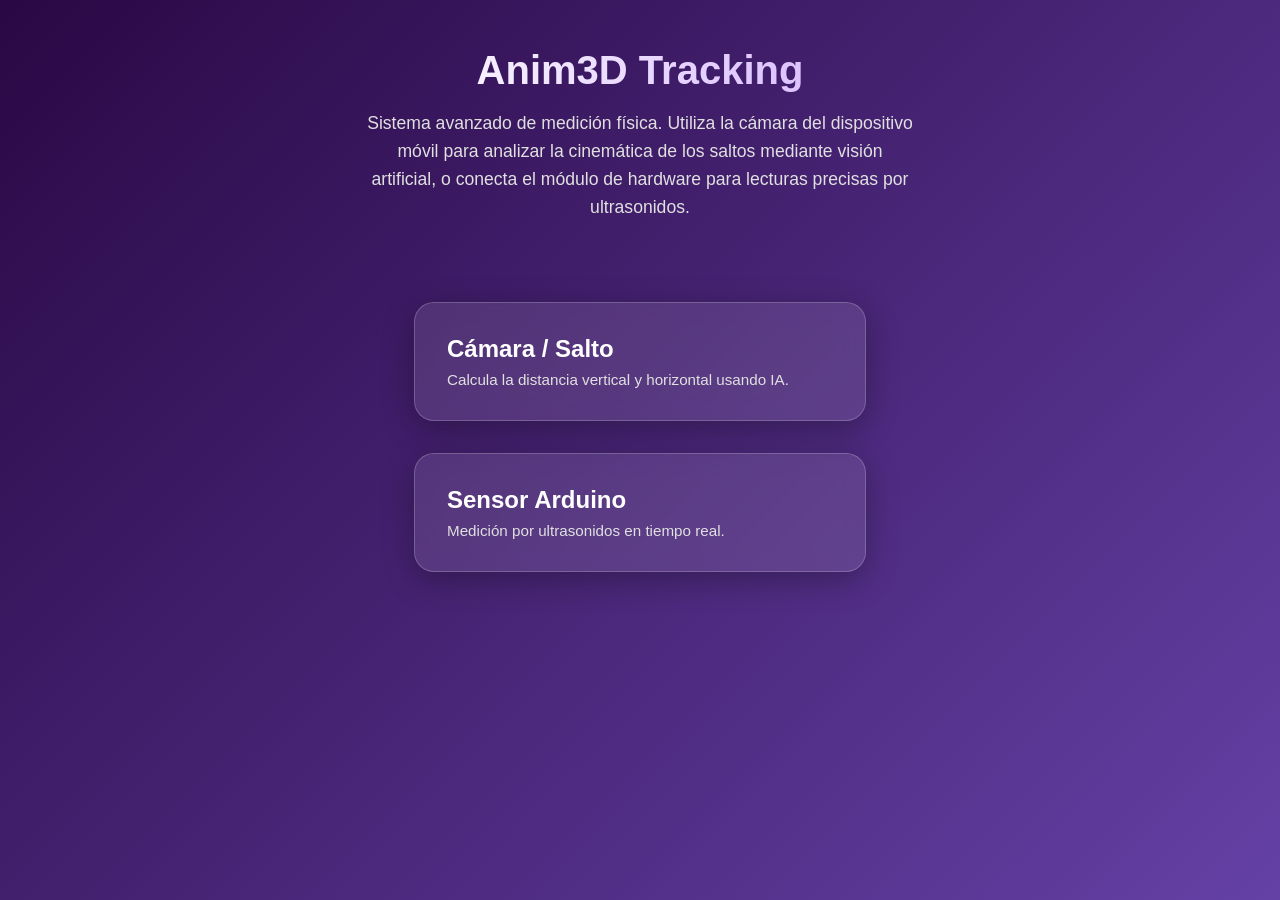
==== integration/web/index.html @ 563e529a "Index principal" ====
<!DOCTYPE html>
<html lang="es">
<head>
    <meta charset="UTF-8">
    <meta name="viewport" content="width=device-width, initial-scale=1.0">
    <title>Body Tracking - Inicio</title>
    <link rel="stylesheet" href="css/style.css">
</head>
<body>
    <header class="hero">
        <h1>Anim3D Tracking</h1>
        <p>Sistema avanzado de medición física. Utiliza la cámara del dispositivo móvil para analizar la cinemática de los saltos mediante visión artificial, o conecta el módulo de hardware para lecturas precisas por ultrasonidos.</p>
    </header>

    <main class="modules-container">
        <a href="salto.html" class="module-card hidden" id="card-salto">
            <div class="card-content">
                <h2>Cámara / Salto</h2>
                <p>Calcula la distancia vertical y horizontal usando IA.</p>
            </div>
        </a>

        <a href="arduino.html" class="module-card hidden" id="card-arduino">
            <div class="card-content">
                <h2>Sensor Arduino</h2>
                <p>Medición por ultrasonidos en tiempo real.</p>
            </div>
        </a>
    </main>

    <script src="js/app.js"></script>
</body>
</html>
---- integration/web/css/style.css ----
/* Variables de color y ajustes base para móviles */
:root {
    --purple-dark: #2a0845;
    --purple-light: #6441A5;
    --text-light: #ffffff;
    --text-muted: #e0e0e0;
}

* {
    margin: 0;
    padding: 0;
    box-sizing: border-box;
    font-family: 'Segoe UI', Roboto, Helvetica, Arial, sans-serif;
    -webkit-tap-highlight-color: transparent; /* Evita destellos azules en móviles */
}

body {
    background: linear-gradient(135deg, var(--purple-dark), var(--purple-light));
    color: var(--text-light);
    min-height: 100vh;
    display: flex;
    flex-direction: column;
    align-items: center;
    overflow-x: hidden;
}

/* Cabecera (Descripción del proyecto) */
.hero {
    text-align: center;
    padding: 3rem 1.5rem;
    max-width: 600px;
    margin-bottom: 2rem;
}

.hero h1 {
    font-size: 2.5rem;
    margin-bottom: 1rem;
    background: linear-gradient(to right, #fff, #d4b3ff);
    -webkit-background-clip: text;
    -webkit-text-fill-color: transparent;
}

.hero p {
    font-size: 1.1rem;
    line-height: 1.6;
    color: var(--text-muted);
}

/* Contenedor de las tarjetas */
.modules-container {
    display: flex;
    flex-direction: column;
    gap: 2rem;
    width: 100%;
    max-width: 500px;
    padding: 0 1.5rem 4rem 1.5rem;
}

/* Diseño de los botones tipo tarjeta */
.module-card {
    display: block;
    text-decoration: none;
    background: rgba(255, 255, 255, 0.1);
    backdrop-filter: blur(10px);
    border: 1px solid rgba(255, 255, 255, 0.2);
    border-radius: 20px;
    padding: 2rem;
    color: var(--text-light);
    box-shadow: 0 8px 32px rgba(0, 0, 0, 0.3);
    transition: transform 0.2s ease, box-shadow 0.2s ease;
}

.module-card:active {
    transform: scale(0.96); /* Efecto de pulsación fluido en móvil */
}

.card-content h2 {
    font-size: 1.5rem;
    margin-bottom: 0.5rem;
}

.card-content p {
    color: var(--text-muted);
    font-size: 0.95rem;
}

/* --- CLASES PARA LA ANIMACIÓN DE SCROLL --- */

/* Estado inicial: desplazado hacia abajo y transparente */
.hidden {
    opacity: 0;
    transform: translateY(40px);
    transition: all 0.8s cubic-bezier(0.25, 0.46, 0.45, 0.94);
}

/* Estado final: posición original y opaco */
.show {
    opacity: 1;
    transform: translateY(0);
}

/* Retraso para que la segunda tarjeta aparezca después de la primera */
#card-arduino {
    transition-delay: 0.15s;
}
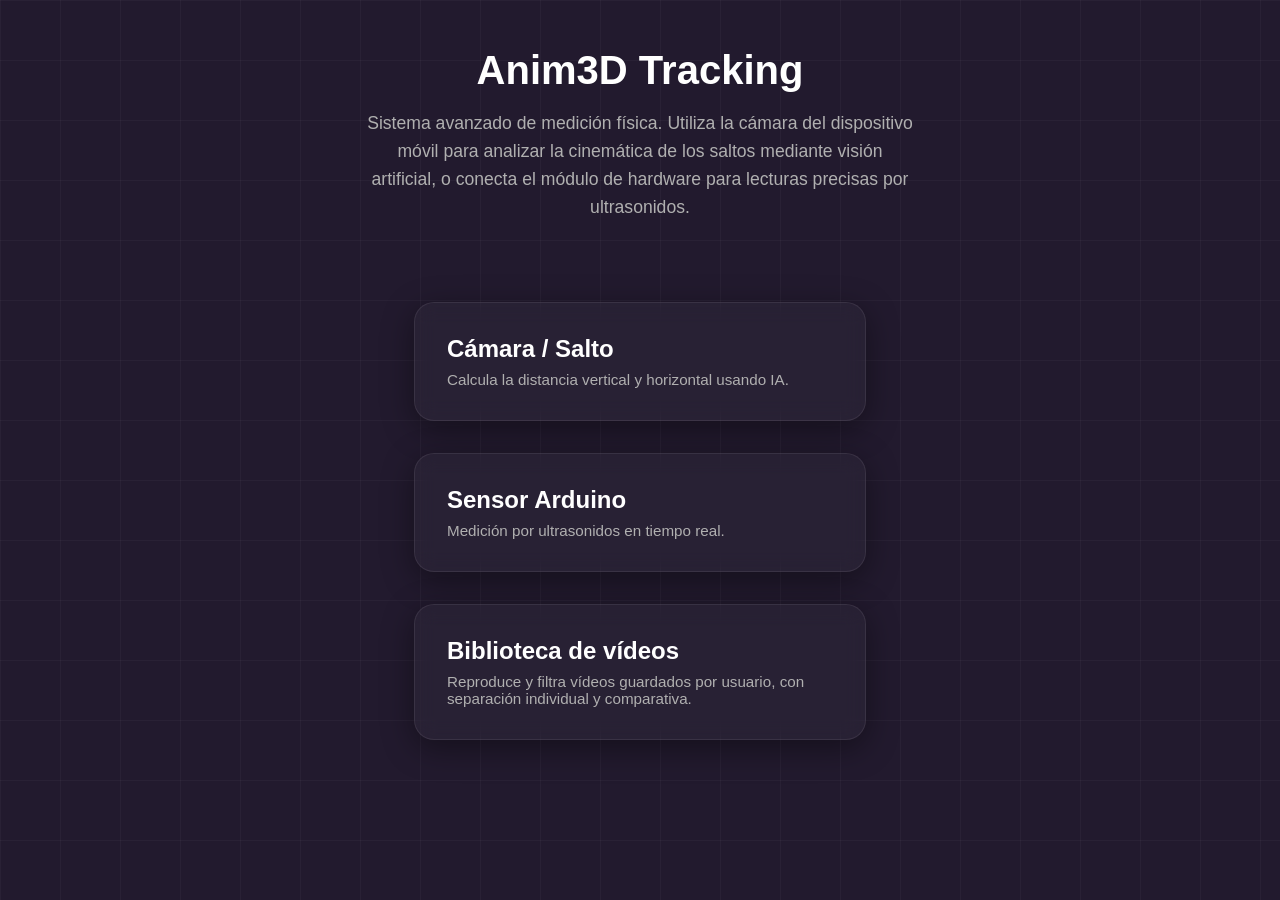
==== commit bd41fbfa: "Funcionalidad gestor de vídeos, gráficas de estadíscas, datos de interés" ====
--- a/integration/web/index.html
+++ b/integration/web/index.html
@@ -26,6 +26,13 @@
                 <p>Medición por ultrasonidos en tiempo real.</p>
             </div>
         </a>
+
+        <a href="videos.html" class="module-card hidden" id="card-videos">
+            <div class="card-content">
+                <h2>Biblioteca de vídeos</h2>
+                <p>Reproduce y filtra vídeos guardados por usuario, con separación individual y comparativa.</p>
+            </div>
+        </a>
     </main>
 
     <script src="js/app.js"></script>
--- a/integration/web/css/style.css
+++ b/integration/web/css/style.css
@@ -1,9 +1,11 @@
-/* Variables de color y ajustes base para móviles */
+/* Variables de color corporativos extraídos de la web Anim3D - Ajustado para ser más claro */
 :root {
-    --purple-dark: #2a0845;
-    --purple-light: #6441A5;
+    --bg-dark: #221a2e; /* Fondo violeta oscuro más claro para mejor visibilidad */
+    --results-sheet-bg: #2a2139; /* Fondo del panel de resultados ligeramente distinto */
+    --purple-brand: #854cb5; /* Violeta corporativo de los botones */
     --text-light: #ffffff;
-    --text-muted: #e0e0e0;
+    --text-muted: #b0b0b0; /* Texto secundario ligeramente más claro */
+    --grid-color: rgba(255, 255, 255, 0.03); /* Líneas de la cuadrícula */
 }
 
 * {
@@ -11,11 +13,22 @@
     padding: 0;
     box-sizing: border-box;
     font-family: 'Segoe UI', Roboto, Helvetica, Arial, sans-serif;
-    -webkit-tap-highlight-color: transparent; /* Evita destellos azules en móviles */
+    -webkit-tap-highlight-color: transparent;
+}
+
+html, body {
+    max-width: 100vw;
+    overflow-x: hidden;
 }
 
 body {
-    background: linear-gradient(135deg, var(--purple-dark), var(--purple-light));
+    /* Fondo oscuro con el patrón de cuadrícula de la web original */
+    background-color: var(--bg-dark);
+    background-image: 
+        linear-gradient(var(--grid-color) 1px, transparent 1px),
+        linear-gradient(90deg, var(--grid-color) 1px, transparent 1px);
+    background-size: 60px 60px;
+    
     color: var(--text-light);
     min-height: 100vh;
     display: flex;
@@ -35,9 +48,7 @@
 .hero h1 {
     font-size: 2.5rem;
     margin-bottom: 1rem;
-    background: linear-gradient(to right, #fff, #d4b3ff);
-    -webkit-background-clip: text;
-    -webkit-text-fill-color: transparent;
+    color: var(--text-light);
 }
 
 .hero p {
@@ -60,18 +71,22 @@
 .module-card {
     display: block;
     text-decoration: none;
-    background: rgba(255, 255, 255, 0.1);
+    background: rgba(255, 255, 255, 0.03); /* Más transparente para que se vea la cuadrícula */
     backdrop-filter: blur(10px);
-    border: 1px solid rgba(255, 255, 255, 0.2);
+    border: 1px solid rgba(255, 255, 255, 0.08);
     border-radius: 20px;
     padding: 2rem;
     color: var(--text-light);
-    box-shadow: 0 8px 32px rgba(0, 0, 0, 0.3);
-    transition: transform 0.2s ease, box-shadow 0.2s ease;
+    box-shadow: 0 8px 32px rgba(0, 0, 0, 0.4);
+    transition: transform 0.2s ease, box-shadow 0.2s ease, background 0.2s ease;
 }
 
 .module-card:active {
-    transform: scale(0.96); /* Efecto de pulsación fluido en móvil */
+    transform: scale(0.96);
+}
+
+.module-card:hover {
+    background: rgba(255, 255, 255, 0.06);
 }
 
 .card-content h2 {
@@ -85,21 +100,1154 @@
 }
 
 /* --- CLASES PARA LA ANIMACIÓN DE SCROLL --- */
-
-/* Estado inicial: desplazado hacia abajo y transparente */
 .hidden {
     opacity: 0;
     transform: translateY(40px);
     transition: all 0.8s cubic-bezier(0.25, 0.46, 0.45, 0.94);
 }
 
-/* Estado final: posición original y opaco */
 .show {
     opacity: 1;
     transform: translateY(0);
 }
 
-/* Retraso para que la segunda tarjeta aparezca después de la primera */
 #card-arduino {
     transition-delay: 0.15s;
+}
+
+/* --- VISTA DE CÁMARA REDISEÑADA (salto.html) --- */
+
+.salto-page {
+    background-color: var(--bg-dark);
+    background-image: 
+        linear-gradient(var(--grid-color) 1px, transparent 1px),
+        linear-gradient(90deg, var(--grid-color) 1px, transparent 1px);
+    background-size: 60px 60px;
+    min-height: 100vh;
+    display: flex;
+    flex-direction: column;
+    padding: 0;
+    margin: 0;
+    overflow: hidden;
+}
+
+/* Cabecera inquebrantable */
+.top-bar {
+    display: flex;
+    align-items: center;
+    justify-content: flex-start;
+    padding: 1.5rem 1rem;
+    gap: 0.8rem;
+    width: 100%;
+}
+
+.back-button {
+    display: flex;
+    align-items: center;
+    gap: 0.4rem;
+    color: var(--text-light);
+    text-decoration: none;
+    font-weight: bold;
+    font-size: 1.1rem;
+    flex-shrink: 0;
+}
+
+.header-title {
+    font-size: 1.3rem;
+    margin: 0;
+    color: var(--text-light);
+    overflow: hidden;
+    text-overflow: ellipsis;
+    white-space: nowrap;
+    min-width: 0;
+}
+
+.toast-aviso {
+    position: fixed;
+    top: 14px;
+    left: 50%;
+    transform: translateX(-50%) translateY(-10px);
+    z-index: 200;
+    min-width: 240px;
+    max-width: calc(100vw - 2rem);
+    padding: 0.75rem 0.95rem;
+    border-radius: 12px;
+    color: #fff;
+    font-size: 0.9rem;
+    font-weight: 700;
+    letter-spacing: 0.15px;
+    opacity: 0;
+    pointer-events: none;
+    transition: opacity 0.25s ease, transform 0.25s ease;
+    border: 1px solid rgba(255, 255, 255, 0.25);
+    backdrop-filter: blur(6px);
+}
+
+.toast-aviso.show {
+    opacity: 1;
+    transform: translateX(-50%) translateY(0);
+}
+
+.toast-aviso.info {
+    background: rgba(111, 56, 183, 0.92);
+}
+
+.toast-aviso.success {
+    background: rgba(41, 168, 120, 0.92);
+}
+
+.toast-aviso.warn {
+    background: rgba(196, 128, 40, 0.92);
+}
+
+.toast-aviso.error {
+    background: rgba(190, 67, 67, 0.92);
+}
+
+.pre-camera-controls {
+    width: 100%;
+    max-width: 500px;
+    padding: 0 1.5rem 0.65rem 1.5rem;
+    display: grid;
+    gap: 0.35rem;
+}
+
+.pre-camera-label {
+    color: var(--text-muted);
+    font-size: 0.82rem;
+    letter-spacing: 0.2px;
+}
+
+/* El rectángulo de la cámara */
+.camera-wrapper {
+    position: relative;
+    padding: 0 1.5rem;
+    width: 100%;
+    display: flex;
+    justify-content: center;
+    align-items: center;
+}
+
+#vista-camara {
+    width: 100%;
+    max-width: 500px;
+    height: 45vh;
+    background-color: #000;
+    border-radius: 24px;
+    object-fit: cover;
+    box-shadow: 0 10px 30px rgba(0, 0, 0, 0.5);
+    border: 1px solid rgba(255, 255, 255, 0.1);
+}
+
+.capture-strip {
+    width: 100%;
+    max-width: 500px;
+    padding: 0.7rem 1.5rem 0 1.5rem;
+    display: flex;
+    flex-direction: column;
+    gap: 0.8rem;
+}
+
+#canvas-esqueleto {
+    position: absolute;
+    top: 0;
+    left: 0;
+    width: 100%;
+    height: 100%;
+    pointer-events: none;
+    z-index: 5;
+}
+
+#indicador-ia {
+    position: absolute;
+    top: 15px;
+    left: 30px;
+    z-index: 10;
+    background: rgba(255, 165, 0, 0.8);
+    color: #fff;
+    padding: 6px 12px;
+    border-radius: 20px;
+    font-size: 14px;
+    font-weight: bold;
+    transition: all 0.3s ease;
+}
+
+.comparativa-progreso {
+    position: absolute;
+    top: 15px;
+    right: 30px;
+    z-index: 10;
+    background: rgba(111, 56, 183, 0.9);
+    color: #fff;
+    padding: 6px 12px;
+    border-radius: 20px;
+    font-size: 13px;
+    font-weight: 700;
+    border: 1px solid rgba(203, 156, 255, 0.5);
+}
+
+.ia-lista {
+    background: var(--purple-brand) !important;
+}
+
+/* Panel de controles */
+.camera-hud {
+    flex: 1;
+    padding: 0.8rem 1.5rem 1.5rem 1.5rem;
+    display: flex;
+    flex-direction: column;
+    gap: 1rem;
+    align-items: center;
+    width: 100%;
+    max-width: 500px;
+    margin: 0 auto;
+    overflow-y: auto;
+}
+
+.user-panel {
+    width: 100%;
+    background: rgba(255, 255, 255, 0.03);
+    border: 1px solid rgba(255, 255, 255, 0.1);
+    border-radius: 18px;
+    padding: 1rem;
+    display: flex;
+    flex-direction: column;
+    gap: 0.75rem;
+}
+
+.analitica-panel {
+    margin-top: 0.35rem;
+    width: 100%;
+    border: 1px solid rgba(203, 156, 255, 0.28);
+    background: rgba(111, 56, 183, 0.08);
+    border-radius: 14px;
+    padding: 0.75rem;
+    display: flex;
+    flex-direction: column;
+    gap: 0.7rem;
+}
+
+.analitica-header {
+    display: flex;
+    align-items: flex-start;
+    justify-content: space-between;
+    gap: 0.6rem;
+    flex-wrap: wrap;
+}
+
+.analitica-tools {
+    display: flex;
+    align-items: center;
+    gap: 0.5rem;
+    flex-wrap: wrap;
+    justify-content: flex-end;
+    margin-left: auto;
+}
+
+.analitica-select {
+    height: 34px;
+    border-radius: 10px;
+    padding: 0.35rem 0.45rem;
+    font-size: 0.78rem;
+    min-width: 150px;
+    max-width: 100%;
+}
+
+.analitica-titulo {
+    font-size: 0.95rem;
+    color: #d7b9f3;
+    flex: 1 1 150px;
+}
+
+.analitica-refresh {
+    height: 34px !important;
+    width: auto !important;
+    min-width: 110px;
+    border-radius: 10px;
+    font-size: 0.83rem !important;
+}
+
+.fatiga-alerta {
+    border-radius: 10px;
+    border: 1px solid rgba(248, 118, 135, 0.55);
+    background: rgba(187, 62, 77, 0.2);
+    color: #ffc3cc;
+    font-size: 0.84rem;
+    line-height: 1.35;
+    padding: 0.6rem 0.65rem;
+}
+
+.alertas-tendencia {
+    border-radius: 10px;
+    border: 1px solid rgba(255, 214, 102, 0.45);
+    background: rgba(196, 128, 40, 0.2);
+    color: #ffe4b5;
+    font-size: 0.82rem;
+    line-height: 1.35;
+    padding: 0.55rem 0.65rem;
+    text-align: left;
+}
+
+.analitica-metricas {
+    display: grid;
+    grid-template-columns: 1fr 1fr;
+    gap: 0.45rem;
+}
+
+.metrica-item {
+    display: flex;
+    flex-direction: column;
+    gap: 0.15rem;
+    border: 1px solid rgba(255, 255, 255, 0.12);
+    border-radius: 10px;
+    background: rgba(255, 255, 255, 0.04);
+    padding: 0.5rem 0.55rem;
+}
+
+.metrica-label {
+    font-size: 0.73rem;
+    color: var(--text-muted);
+    text-transform: uppercase;
+    letter-spacing: 0.35px;
+}
+
+.metrica-item strong {
+    font-size: 0.92rem;
+    color: #ffffff;
+}
+
+.analitica-avanzada-grid {
+    display: grid;
+    grid-template-columns: 1fr 1fr;
+    gap: 0.55rem;
+}
+
+.metrica-item-wide {
+    min-height: 88px;
+    border-radius: 12px;
+    border: 1px solid rgba(203, 156, 255, 0.26);
+    background:
+        linear-gradient(165deg, rgba(255, 255, 255, 0.05) 0%, rgba(111, 56, 183, 0.18) 100%);
+    box-shadow: inset 0 1px 0 rgba(255, 255, 255, 0.06);
+}
+
+.metrica-item-wide strong {
+    font-size: 0.82rem;
+    line-height: 1.35;
+    color: #f6eeff;
+    white-space: pre-line;
+}
+
+.analitica-avanzada-grid .metrica-item-wide:nth-child(1) {
+    border-color: rgba(89, 255, 199, 0.38);
+}
+
+.analitica-avanzada-grid .metrica-item-wide:nth-child(2) {
+    border-color: rgba(255, 214, 102, 0.4);
+}
+
+.analitica-avanzada-grid .metrica-item-wide:nth-child(3) {
+    border-color: rgba(248, 118, 135, 0.4);
+}
+
+.analitica-avanzada-grid .metrica-item-wide:nth-child(4) {
+    border-color: rgba(203, 156, 255, 0.4);
+}
+
+.analitica-avanzada-grid .metrica-item-wide:nth-child(5) {
+    border-color: rgba(157, 192, 255, 0.45);
+}
+
+.analitica-avanzada-grid .metrica-item-wide:nth-child(6) {
+    border-color: rgba(255, 179, 102, 0.4);
+}
+
+.analitica-grafica-title {
+    font-size: 0.8rem;
+    color: #d8c3ef;
+    margin: 0 0 0.35rem 0.1rem;
+    letter-spacing: 0.2px;
+}
+
+.analitica-grafica-wrap-advanced {
+    min-height: 230px;
+}
+
+.analitica-empty-text {
+    margin: 0.45rem 0.1rem 0.2rem 0.1rem;
+    font-size: 0.82rem;
+    color: #d4bfdc;
+    line-height: 1.35;
+}
+
+.analitica-grafica-wrap {
+    width: 100%;
+    border: 1px solid rgba(255, 255, 255, 0.12);
+    border-radius: 12px;
+    background: rgba(0, 0, 0, 0.18);
+    padding: 0.45rem;
+    height: 220px;
+    min-height: 220px;
+    max-height: 220px;
+    overflow: hidden;
+    display: grid;
+    grid-template-rows: auto 1fr auto;
+    align-items: stretch;
+}
+
+.analitica-grafica-wrap canvas {
+    display: block;
+    width: 100% !important;
+    height: 100% !important;
+    min-height: 0;
+    max-height: 100% !important;
+}
+
+#wrap-grafica-tendencia,
+#wrap-grafica-asimetria,
+#wrap-grafica-corr-peso-potencia,
+#wrap-grafica-corr-asim-estabilidad {
+    height: 220px !important;
+    min-height: 220px !important;
+    max-height: 220px !important;
+    overflow: hidden !important;
+}
+
+#wrap-grafica-tendencia canvas,
+#wrap-grafica-asimetria canvas,
+#wrap-grafica-corr-peso-potencia canvas,
+#wrap-grafica-corr-asim-estabilidad canvas {
+    width: 100% !important;
+    height: 100% !important;
+    max-height: 100% !important;
+}
+
+@media (max-width: 430px) {
+    .analitica-tools {
+        justify-content: flex-start;
+        width: 100%;
+        margin-left: 0;
+    }
+
+    .analitica-select {
+        flex: 1 1 100%;
+        min-width: 100%;
+    }
+
+    .analitica-refresh {
+        flex: 0 0 auto;
+    }
+
+    .analitica-avanzada-grid {
+        grid-template-columns: 1fr;
+    }
+}
+
+.panel-title {
+    font-size: 1rem;
+    color: var(--text-light);
+}
+
+.biblioteca-link {
+    display: flex;
+    align-items: center;
+    justify-content: center;
+    text-decoration: none;
+    font-size: 0.9rem !important;
+    height: 40px !important;
+    border-radius: 10px !important;
+}
+
+.form-inline-usuario {
+    display: grid;
+    grid-template-columns: 1fr;
+    gap: 0.5rem;
+}
+
+.tabla-usuarios-wrapper {
+    max-height: 220px;
+    overflow-y: auto;
+    border: 1px solid rgba(255, 255, 255, 0.12);
+    border-radius: 12px;
+    background: rgba(0, 0, 0, 0.15);
+}
+
+.tabla-usuarios {
+    width: 100%;
+    border-collapse: collapse;
+    table-layout: fixed;
+}
+
+.tabla-usuarios thead th {
+    position: sticky;
+    top: 0;
+    background: #2f2540;
+    z-index: 2;
+    font-size: 0.8rem;
+    letter-spacing: 0.3px;
+    color: #d8c6ea;
+    text-align: left;
+    padding: 0.55rem 0.6rem;
+    border-bottom: 1px solid rgba(255, 255, 255, 0.15);
+}
+
+.tabla-usuarios thead th:last-child,
+.tabla-usuarios td:last-child {
+    text-align: left;
+    width: auto;
+}
+
+.tabla-usuarios td {
+    padding: 0.55rem 0.6rem;
+    font-size: 0.88rem;
+    color: var(--text-light);
+    border-bottom: 1px solid rgba(255, 255, 255, 0.08);
+    white-space: nowrap;
+    overflow: hidden;
+    text-overflow: ellipsis;
+}
+
+.tabla-usuarios tr {
+    cursor: pointer;
+    transition: background 0.2s ease;
+}
+
+.tabla-usuarios tr:hover {
+    background: rgba(255, 255, 255, 0.06);
+}
+
+.tabla-usuarios tr.activo {
+    background: rgba(156, 92, 212, 0.35);
+}
+
+
+
+.crud-action-row {
+    width: 100%;
+    display: flex;
+    flex-direction: column;
+    gap: 0.6rem;
+}
+
+.crud-action-row > button:first-child {
+    width: 100%;
+}
+
+.crud-secondary-row {
+    display: flex;
+    gap: 0.6rem;
+    width: 100%;
+}
+
+.crud-secondary-row button {
+    flex: 1;
+    width: 100% !important;
+}
+
+/* 1. Estructura compartida (mismo tamano, borde y fuente) */
+.sensor-btn.secondary-btn,
+.sensor-btn.danger-btn {
+    height: 40px !important;
+    font-size: 0.9rem !important;
+    padding: 0 1rem !important;
+    box-shadow: none !important;
+    border-radius: 8px !important;
+    cursor: pointer !important;
+    transition: background 0.2s ease !important;
+}
+
+/* 2. Colores exclusivos del boton Editar (Gris translucido) */
+.sensor-btn.secondary-btn {
+    background: rgba(255, 255, 255, 0.08) !important;
+    border: 1px solid rgba(255, 255, 255, 0.2) !important;
+    color: var(--text-light) !important;
+}
+
+.sensor-btn.secondary-btn:hover {
+    background: rgba(255, 255, 255, 0.15) !important;
+}
+
+/* 3. Colores exclusivos del boton Eliminar (Rojo translucido) */
+.sensor-btn.danger-btn {
+    background: rgba(187, 62, 77, 0.2) !important;
+    border: 1px solid rgba(248, 118, 135, 0.55) !important;
+    color: #f87687 !important;
+}
+
+.sensor-btn.danger-btn:hover {
+    background: rgba(187, 62, 77, 0.35) !important;
+}
+
+.ghost-btn {
+    background: transparent;
+    border: 1px dashed rgba(255, 255, 255, 0.35);
+}
+
+.ghost-btn:hover {
+    background: rgba(255, 255, 255, 0.08);
+}
+
+.config-panel {
+    display: flex;
+    gap: 0.5rem;
+    width: 100%;
+}
+
+.record-choice {
+    width: 100%;
+    display: flex;
+    flex-direction: column;
+    gap: 0.35rem;
+    font-size: 0.9rem;
+    color: var(--text-muted);
+    border: 1px solid rgba(133, 76, 181, 0.35);
+    background: rgba(133, 76, 181, 0.08);
+    border-radius: 14px;
+    padding: 0.7rem 0.8rem;
+}
+
+.choice-label {
+    color: var(--text-light);
+    font-weight: 600;
+}
+
+.record-choice label {
+    display: flex;
+    gap: 0.5rem;
+    align-items: center;
+}
+
+/* Inputs modo oscuro - Ajustado para fondo más claro */
+.modern-input {
+    flex: 1;
+    min-width: 0;
+    padding: 0.8rem;
+    border-radius: 14px;
+    border: 1px solid rgba(255, 255, 255, 0.1);
+    background: rgba(255, 255, 255, 0.05); /* Fondo input más claro que el body */
+    color: var(--text-light);
+    font-weight: 600;
+    font-size: 0.95rem;
+    outline: none;
+    height: 54px;
+}
+
+.modern-input::placeholder {
+    color: rgba(255, 255, 255, 0.4);
+}
+
+/* Para que las opciones del select se vean bien */
+.modern-input option {
+    background: var(--bg-dark);
+    color: var(--text-light);
+}
+
+.controls {
+    display: flex;
+    flex-direction: column;
+    align-items: center;
+    width: 100%;
+    gap: 1rem;
+}
+
+/* Botón principal corporativo */
+.record-btn {
+    display: flex;
+    align-items: center;
+    justify-content: center;
+    width: 100%;
+    height: 60px;
+    border-radius: 30px;
+    border: none;
+    background: var(--purple-brand);
+    color: white;
+    font-size: 1.2rem;
+    font-weight: bold;
+    box-shadow: 0 4px 20px rgba(133, 76, 181, 0.4);
+    transition: all 0.3s ease;
+}
+
+.primary-capture-btn {
+    height: 64px;
+    border-radius: 16px;
+    border: 2px solid #cb9cff;
+    background: linear-gradient(180deg, #8b4ed1 0%, #6f38b7 100%);
+    font-size: 1.05rem;
+    letter-spacing: 0.2px;
+    box-shadow: 0 8px 22px rgba(133, 76, 181, 0.45);
+}
+
+.record-btn.recording {
+    background: #9b5cd4; /* Un tono más claro al activar */
+    animation: pulse 1.5s infinite;
+}
+
+@keyframes pulse {
+    0% { transform: scale(1); box-shadow: 0 0 0 0 rgba(133, 76, 181, 0.7); }
+    70% { transform: scale(1.02); box-shadow: 0 0 0 15px rgba(133, 76, 181, 0); }
+    100% { transform: scale(1); box-shadow: 0 0 0 0 rgba(133, 76, 181, 0); }
+}
+
+/* Botón de subida estético */
+.upload-container {
+    position: relative;
+    display: flex;
+    flex-direction: column;
+    align-items: center;
+    width: 100%;
+    gap: 0.5rem;
+}
+
+.upload-separator-only {
+    margin-top: 0.15rem;
+    margin-bottom: 0.3rem;
+}
+
+.divider {
+    color: rgba(255, 255, 255, 0.3);
+    font-size: 0.8rem;
+    letter-spacing: 2px;
+}
+
+.upload-btn-visual {
+    width: 100%;
+    text-align: center;
+    background: rgba(255, 255, 255, 0.05);
+    border: 1px solid rgba(255, 255, 255, 0.15);
+    border-radius: 30px;
+    padding: 1rem;
+    color: var(--text-light);
+    font-weight: bold;
+    height: 54px;
+    display: flex;
+    align-items: center;
+    justify-content: center;
+}
+
+.input-transparente {
+    position: absolute;
+    bottom: 0;
+    left: 0;
+    width: 100%;
+    height: 54px;
+    opacity: 0;
+    z-index: 10;
+}
+
+/* --- PANEL DE RESULTADOS MODO OSCURO - Fondo ajustado --- */
+.results-sheet {
+    position: fixed;
+    bottom: 0;
+    left: 0;
+    width: 100%;
+    height: 80vh;
+    background: var(--results-sheet-bg); /* Fondo violeta oscuro ajustado */
+    border-top: 1px solid rgba(255, 255, 255, 0.1);
+    border-radius: 40px 40px 0 0;
+    padding: 2.5rem 2rem;
+    z-index: 100;
+    display: flex;
+    flex-direction: column;
+    align-items: center;
+    transform: translateY(100%);
+    transition: transform 0.5s cubic-bezier(0.2, 0.8, 0.2, 1);
+    box-shadow: 0 -15px 40px rgba(0,0,0,0.8);
+    overflow-y: auto;
+}
+
+.results-sheet.show {
+    transform: translateY(0);
+}
+
+.results-content {
+    width: 100%;
+    max-width: 400px;
+    text-align: center;
+    display: flex;
+    flex-direction: column;
+    align-items: stretch;
+    min-height: 100%;
+    padding-bottom: 1.1rem;
+}
+
+#distancia-resultado {
+    font-size: 4.5rem;
+    margin: 0;
+    color: var(--text-light);
+    font-weight: 900;
+}
+
+.results-subtitle {
+    color: var(--purple-brand);
+    font-size: 1.1rem;
+    margin-bottom: 2rem;
+    font-weight: bold;
+}
+
+.comparativa-resumen {
+    width: 100%;
+    text-align: left;
+    background: rgba(255, 255, 255, 0.04);
+    border: 1px solid rgba(255, 255, 255, 0.1);
+    border-radius: 16px;
+    padding: 1rem;
+    margin-bottom: 1.3rem;
+}
+
+.comparativa-resumen p {
+    color: var(--text-light);
+    line-height: 1.45;
+    margin-bottom: 0.5rem;
+}
+
+.comparativa-resumen ul {
+    margin: 0.4rem 0 0.9rem 1.1rem;
+    color: var(--text-light);
+}
+
+.comparativa-resumen li {
+    margin-bottom: 0.3rem;
+}
+
+.comparativa-alias,
+.comparativa-tipo {
+    color: #c897ff;
+    font-weight: 800;
+}
+
+.comparativa-media {
+    color: #59ffc7;
+    font-weight: 900;
+}
+
+/* Cuadrícula de datos técnicos modo oscuro */
+.technical-data-grid {
+    display: grid;
+    grid-template-columns: 1fr 1fr;
+    gap: 1rem;
+    width: 100%;
+    margin-bottom: 0.9rem;
+}
+
+.data-box {
+    background: rgba(255, 255, 255, 0.04);
+    border: 1px solid rgba(255, 255, 255, 0.08);
+    padding: 1rem;
+    border-radius: 16px;
+    display: flex;
+    flex-direction: column;
+    gap: 0.3rem;
+}
+
+.data-label {
+    color: var(--text-muted);
+    font-size: 0.85rem;
+    text-transform: uppercase;
+    letter-spacing: 1px;
+}
+
+.data-value {
+    color: var(--text-light);
+    font-size: 1.2rem;
+    font-weight: bold;
+}
+
+.clasificacion-salto {
+    width: 100%;
+    border: 1px solid rgba(89, 255, 199, 0.35);
+    background: rgba(89, 255, 199, 0.12);
+    color: #b9ffe8;
+    border-radius: 12px;
+    padding: 0.6rem 0.75rem;
+    margin-top: 0.75rem;
+    margin-bottom: 0.75rem;
+    text-align: left;
+    font-weight: 700;
+    font-size: 0.92rem;
+}
+
+.insights-panel {
+    width: 100%;
+    text-align: left;
+    border: 1px solid rgba(255, 255, 255, 0.12);
+    border-radius: 12px;
+    background: rgba(255, 255, 255, 0.03);
+    padding: 0.75rem;
+    margin-bottom: 0.75rem;
+}
+
+.insights-title {
+    font-size: 0.9rem;
+    color: #d7b9f3;
+    margin-bottom: 0.4rem;
+}
+
+.insights-list {
+    margin: 0;
+    padding-left: 1.1rem;
+    display: grid;
+    gap: 0.35rem;
+}
+
+.insights-list li {
+    color: #f1ecf8;
+    font-size: 0.86rem;
+    line-height: 1.35;
+}
+
+.primary-btn-large {
+    width: 100%;
+    padding: 1.2rem;
+    border-radius: 30px;
+    border: none;
+    background: var(--purple-brand);
+    color: white;
+    font-size: 1.2rem;
+    font-weight: bold;
+    margin-top: 1rem;
+    margin-bottom: 0.6rem;
+    box-shadow: 0 8px 20px rgba(133, 76, 181, 0.3);
+    cursor: pointer;
+}
+
+/* ═══════════════════════════════════════════════
+   VISTA DEL SENSOR (arduino.html)
+   ═══════════════════════════════════════════════ */
+
+.sensor-page {
+    background-color: var(--bg-dark);
+    background-image: 
+        linear-gradient(var(--grid-color) 1px, transparent 1px),
+        linear-gradient(90deg, var(--grid-color) 1px, transparent 1px);
+    background-size: 60px 60px;
+    min-height: 100vh;
+    display: flex;
+    flex-direction: column;
+    padding: 0;
+    margin: 0;
+}
+
+.sensor-wrapper {
+    flex: 1;
+    display: flex;
+    justify-content: center;
+    align-items: center;
+    padding: 0 1.5rem;
+}
+
+.sensor-display {
+    width: 100%;
+    max-width: 400px;
+    background: rgba(255, 255, 255, 0.03);
+    backdrop-filter: blur(14px);
+    border: 1px solid rgba(255, 255, 255, 0.1);
+    border-radius: 32px;
+    padding: 2.5rem 2rem;
+    text-align: center;
+    box-shadow: 0 12px 40px rgba(0, 0, 0, 0.5);
+}
+
+.estado-badge {
+    display: inline-flex;
+    align-items: center;
+    gap: 0.5rem;
+    padding: 0.4rem 1rem;
+    border-radius: 20px;
+    font-size: 0.85rem;
+    font-weight: 600;
+    margin-bottom: 1.5rem;
+}
+
+/* Colores de estado adaptados al modo oscuro */
+.estado-badge.conectado {
+    background: rgba(133, 76, 181, 0.2);
+    color: #b580e2;
+}
+
+.estado-badge.desconectado {
+    background: rgba(255, 255, 255, 0.1);
+    color: var(--text-muted);
+}
+
+.estado-dot {
+    width: 8px;
+    height: 8px;
+    border-radius: 50%;
+}
+
+.conectado .estado-dot { background: #b580e2; }
+.desconectado .estado-dot { background: var(--text-muted); }
+
+.display-label {
+    color: var(--text-muted);
+    font-size: 0.95rem;
+    margin-bottom: 0.5rem;
+    text-transform: uppercase;
+    letter-spacing: 1px;
+}
+
+.display-value {
+    font-size: 4rem;
+    font-weight: 900;
+    margin: 0.5rem 0 1rem;
+    color: var(--text-light);
+}
+
+.display-timestamp {
+    color: rgba(255, 255, 255, 0.4);
+    font-size: 0.85rem;
+}
+
+/* Controles del sensor corporativos */
+.sensor-hud {
+    padding: 1.5rem;
+    display: flex;
+    flex-direction: column;
+    align-items: center;
+    gap: 0.8rem;
+    width: 100%;
+    max-width: 500px;
+    margin: 0 auto;
+    padding-bottom: 3rem;
+}
+
+.sensor-btn {
+    width: 100%;
+    height: 60px;
+    border-radius: 30px;
+    border: none;
+    background: var(--purple-brand);
+    color: white;
+    font-size: 1.2rem;
+    font-weight: bold;
+    box-shadow: 0 4px 15px rgba(133, 76, 181, 0.4);
+    transition: all 0.3s ease;
+    cursor: pointer;
+}
+
+.sensor-btn.activo {
+    background: transparent;
+    border: 2px solid var(--purple-brand);
+    color: var(--purple-brand);
+    box-shadow: none;
+}
+
+.sensor-nota {
+    color: rgba(255, 255, 255, 0.4);
+    font-size: 0.8rem;
+    text-align: center;
+}
+
+/* ═══════════════════════════════════════════════
+   BIBLIOTECA DE VIDEOS (videos.html)
+   ═══════════════════════════════════════════════ */
+
+.videos-page {
+    background-color: var(--bg-dark);
+    background-image:
+        linear-gradient(var(--grid-color) 1px, transparent 1px),
+        linear-gradient(90deg, var(--grid-color) 1px, transparent 1px);
+    background-size: 60px 60px;
+    min-height: 100vh;
+    display: flex;
+    flex-direction: column;
+    margin: 0;
+}
+
+.videos-layout {
+    width: 100%;
+    max-width: 1150px;
+    margin: 0 auto;
+    padding: 0 1rem 2rem 1rem;
+    display: flex;
+    flex-direction: column;
+    gap: 1rem;
+}
+
+.videos-filtros {
+    display: grid;
+    gap: 0.45rem;
+    padding: 0.9rem;
+    border: 1px solid rgba(255, 255, 255, 0.12);
+    border-radius: 14px;
+    background: rgba(255, 255, 255, 0.03);
+}
+
+.videos-seccion {
+    width: 100%;
+    padding: 0.9rem;
+    border: 1px solid rgba(255, 255, 255, 0.12);
+    border-radius: 14px;
+    background: rgba(255, 255, 255, 0.03);
+    display: flex;
+    flex-direction: column;
+    gap: 0.75rem;
+}
+
+.videos-grid {
+    display: grid;
+    grid-template-columns: repeat(auto-fit, minmax(250px, 1fr));
+    gap: 0.75rem;
+}
+
+.video-card {
+    border: 1px solid rgba(203, 156, 255, 0.22);
+    border-radius: 12px;
+    background: rgba(111, 56, 183, 0.08);
+    padding: 0.7rem;
+    display: flex;
+    flex-direction: column;
+    gap: 0.55rem;
+}
+
+.video-card-header {
+    display: flex;
+    flex-direction: column;
+    gap: 0.2rem;
+}
+
+.video-card-title {
+    font-size: 0.9rem;
+    color: #ffffff;
+    font-weight: 700;
+}
+
+.video-player {
+    width: 100%;
+    border-radius: 10px;
+    background: #000;
+}
+
+.video-controls-row {
+    display: grid;
+    grid-template-columns: repeat(3, 1fr);
+    gap: 0.4rem;
+}
+
+.video-mini-btn {
+    height: 34px !important;
+    width: 100% !important;
+    border-radius: 8px;
+    font-size: 0.78rem !important;
+}
+
+.comparativa-card {
+    border: 1px solid rgba(89, 255, 199, 0.2);
+    border-radius: 12px;
+    background: rgba(89, 255, 199, 0.06);
+    padding: 0.75rem;
+    display: flex;
+    flex-direction: column;
+    gap: 0.6rem;
+}
+
+.comparativa-card-title {
+    font-size: 0.98rem;
+    color: #d9fff2;
+}
+
+.comparativa-videos-grid {
+    display: grid;
+    grid-template-columns: repeat(auto-fit, minmax(240px, 1fr));
+    gap: 0.65rem;
 }
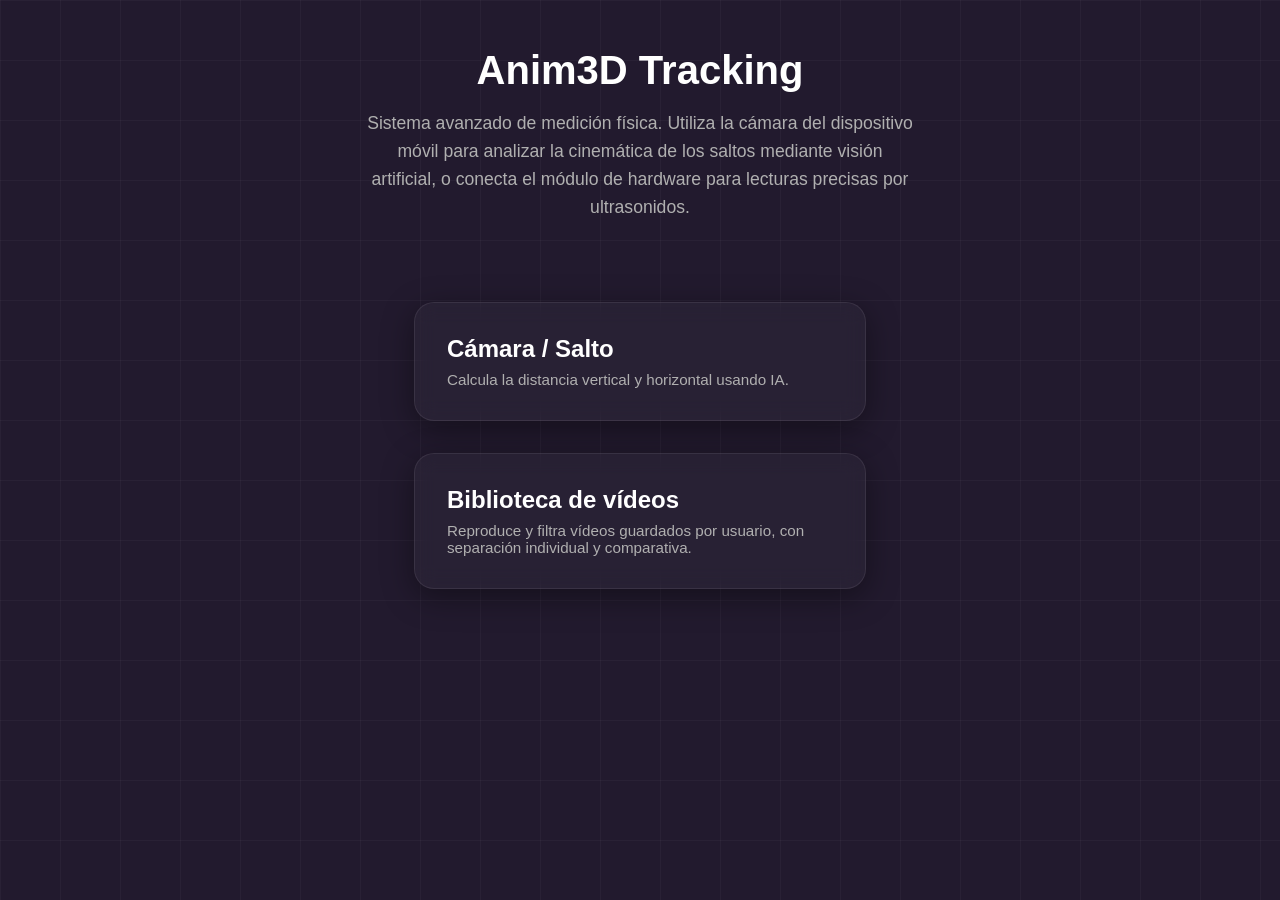
==== commit 67d39a3e: "refactor: limpieza sensor + deploy + cambios varios" ====
--- a/integration/web/index.html
+++ b/integration/web/index.html
@@ -20,13 +20,6 @@
             </div>
         </a>
 
-        <a href="arduino.html" class="module-card hidden" id="card-arduino">
-            <div class="card-content">
-                <h2>Sensor Arduino</h2>
-                <p>Medición por ultrasonidos en tiempo real.</p>
-            </div>
-        </a>
-
         <a href="videos.html" class="module-card hidden" id="card-videos">
             <div class="card-content">
                 <h2>Biblioteca de vídeos</h2>
--- a/integration/web/css/style.css
+++ b/integration/web/css/style.css
@@ -1,3 +1,13 @@
+/*
+ * style.css — Estilos del módulo Anim3D Saltos.
+ *
+ * INTEGRACIÓN: este archivo contiene selectores globales (*, body, html)
+ * pensados para funcionar como página independiente. Si se embebe sin iframe,
+ * envolver todo el HTML del módulo en un <div class="anim3d-root"> y
+ * re-alcanzar estos selectores, o bien cargarlo dentro de un Shadow DOM.
+ * La opción recomendada es usar <iframe> (ver deploy/README_INTEGRACION.md §6).
+ */
+
 /* Variables de color corporativos extraídos de la web Anim3D - Ajustado para ser más claro */
 :root {
     --bg-dark: #221a2e; /* Fondo violeta oscuro más claro para mejor visibilidad */
@@ -1139,6 +1149,304 @@
 }
 
 /* ═══════════════════════════════════════════════
+   PANELES DE ANÁLISIS AVANZADO (Fases 6-8)
+   ═══════════════════════════════════════════════ */
+
+.results-content {
+    overflow-y: auto;
+}
+
+.analisis-panel {
+    width: 100%;
+    background: rgba(255, 255, 255, 0.03);
+    border: 1px solid rgba(255, 255, 255, 0.1);
+    border-radius: 16px;
+    padding: 1rem;
+    margin-top: 1rem;
+}
+
+.analisis-panel-titulo {
+    font-size: 0.95rem;
+    color: #cb9cff;
+    font-weight: 700;
+    text-transform: uppercase;
+    letter-spacing: 0.5px;
+    margin-bottom: 0.75rem;
+}
+
+.alerta-biomecanica {
+    margin-top: 0.6rem;
+    border-radius: 10px;
+    border: 1px solid rgba(248, 118, 135, 0.55);
+    background: rgba(187, 62, 77, 0.2);
+    color: #ffc3cc;
+    font-size: 0.82rem;
+    line-height: 1.35;
+    padding: 0.5rem 0.6rem;
+}
+
+/* Timeline del salto */
+.timeline-barra {
+    display: flex;
+    width: 100%;
+    height: 32px;
+    border-radius: 8px;
+    overflow: hidden;
+    position: relative;
+    border: 1px solid rgba(255, 255, 255, 0.12);
+}
+
+.timeline-segmento {
+    display: flex;
+    align-items: center;
+    justify-content: center;
+    color: #000;
+    font-size: 0.65rem;
+    font-weight: 700;
+    cursor: pointer;
+    transition: filter 0.2s;
+    text-transform: uppercase;
+    letter-spacing: 0.3px;
+    min-width: 24px;
+}
+
+.timeline-segmento:hover {
+    filter: brightness(1.25);
+}
+
+.timeline-marcador {
+    position: absolute;
+    top: -2px;
+    font-size: 1rem;
+    transform: translateX(-50%);
+    pointer-events: none;
+    text-shadow: 0 1px 3px rgba(0,0,0,0.7);
+}
+
+.timeline-detalle {
+    color: var(--text-muted);
+    font-size: 0.8rem;
+    margin-top: 0.4rem;
+    text-align: center;
+    min-height: 1.1em;
+}
+
+/* Gráficas de curvas articulares */
+.grafica-wrap {
+    width: 100%;
+    height: 200px;
+    border: 1px solid rgba(255, 255, 255, 0.1);
+    border-radius: 12px;
+    background: rgba(0, 0, 0, 0.18);
+    padding: 0.4rem;
+    margin-top: 0.6rem;
+}
+
+.grafica-wrap canvas {
+    width: 100% !important;
+}
+
+.landmarks-controls {
+    display: grid;
+    gap: 0.55rem;
+}
+
+.landmarks-frame-head {
+    display: flex;
+    justify-content: space-between;
+    align-items: center;
+    color: #d8c6ea;
+    font-size: 0.82rem;
+}
+
+#landmarks-slider {
+    width: 100%;
+}
+
+.landmarks-switch {
+    display: grid;
+    grid-template-columns: 1fr 1fr;
+    gap: 0.5rem;
+}
+
+.landmarks-switch-btn {
+    height: 36px !important;
+    font-size: 0.82rem !important;
+    border-radius: 10px !important;
+}
+
+.landmarks-switch-btn.active {
+    border-color: rgba(89, 255, 199, 0.6) !important;
+    background: rgba(89, 255, 199, 0.16) !important;
+    color: #b9ffe8 !important;
+}
+
+.landmarks-canvas,
+.landmarks-view-3d {
+    width: 100%;
+    height: 260px;
+    margin-top: 0.65rem;
+    border: 1px solid rgba(255, 255, 255, 0.16);
+    border-radius: 12px;
+    background: radial-gradient(circle at 30% 20%, rgba(111, 56, 183, 0.35), rgba(20, 16, 28, 0.92));
+}
+
+.landmarks-view-3d {
+    overflow: hidden;
+    position: relative;
+}
+
+/* Paso 4 — Controles de animación */
+.landmarks-anim-controls {
+    display: flex;
+    align-items: center;
+    gap: 0.5rem;
+}
+
+.landmarks-anim-btn {
+    width: 44px !important;
+    height: 34px !important;
+    font-size: 0.85rem !important;
+    padding: 0 !important;
+    border-radius: 8px !important;
+    flex-shrink: 0;
+}
+
+.landmarks-fase-label {
+    font-size: 0.78rem;
+    color: #b9ffe8;
+    margin-left: auto;
+    white-space: nowrap;
+    overflow: hidden;
+    text-overflow: ellipsis;
+}
+
+/* Paso 5 — Overlay toggles */
+.landmarks-overlay-controls {
+    display: flex;
+    flex-wrap: wrap;
+    gap: 0.6rem;
+}
+
+.landmarks-overlay-toggle {
+    display: flex;
+    align-items: center;
+    gap: 0.3rem;
+    font-size: 0.78rem;
+    color: #d8c6ea;
+    cursor: pointer;
+    user-select: none;
+}
+
+.landmarks-overlay-toggle input[type="checkbox"] {
+    accent-color: #59ffc7;
+    width: 15px;
+    height: 15px;
+    cursor: pointer;
+}
+
+/* Paso 5 — Panel de métricas sincronizadas */
+.landmarks-metricas-panel {
+    display: grid;
+    grid-template-columns: repeat(3, 1fr);
+    gap: 0.5rem;
+    margin-top: 0.6rem;
+    padding: 0.55rem 0.7rem;
+    border-radius: 10px;
+    background: rgba(0, 0, 0, 0.25);
+    border: 1px solid rgba(255, 255, 255, 0.1);
+}
+
+.landmarks-metrica {
+    display: flex;
+    flex-direction: column;
+    align-items: center;
+    gap: 0.15rem;
+}
+
+.lm-label {
+    font-size: 0.7rem;
+    color: #a89aba;
+    text-transform: uppercase;
+    letter-spacing: 0.04em;
+}
+
+.lm-valor {
+    font-size: 0.92rem;
+    font-weight: 600;
+    color: #eee;
+}
+
+/* Paso 6 — Comparativa de saltos */
+.landmarks-comparar-wrap {
+    display: flex;
+    align-items: center;
+    gap: 0.5rem;
+}
+
+.landmarks-comparar-wrap label {
+    color: #d8c6ea;
+    font-size: 0.82rem;
+    white-space: nowrap;
+}
+
+.landmarks-comparar-wrap select {
+    flex: 1;
+    min-width: 120px;
+    padding: 0.3rem 0.45rem;
+    border-radius: 8px;
+    border: 1px solid rgba(255, 255, 255, 0.18);
+    background: rgba(0, 0, 0, 0.3);
+    color: #eee;
+    font-size: 0.82rem;
+}
+
+/* Esqueleto fantasma de comparación (opacidad reducida) */
+.landmarks-canvas-ghost {
+    opacity: 0.45;
+}
+
+/* Selector de comparación de saltos (Fase 8.2) */
+#comparar-salto-wrap {
+    display: none;
+    align-items: center;
+    gap: 0.5rem;
+    margin-top: 0.8rem;
+    flex-wrap: wrap;
+}
+
+#comparar-salto-wrap label {
+    color: var(--text-muted);
+    font-size: 0.85rem;
+    white-space: nowrap;
+}
+
+#select-salto-comparar {
+    flex: 1;
+    min-width: 180px;
+    padding: 0.35rem 0.5rem;
+    border-radius: 8px;
+    border: 1px solid rgba(255, 255, 255, 0.18);
+    background: rgba(0, 0, 0, 0.3);
+    color: var(--text-light);
+    font-size: 0.82rem;
+}
+
+#btn-quitar-comparacion {
+    display: none;
+    background: transparent;
+    border: 1px solid rgba(255, 255, 255, 0.2);
+    color: #ff6666;
+    border-radius: 6px;
+    padding: 0.25rem 0.55rem;
+    cursor: pointer;
+    font-size: 0.9rem;
+}
+#btn-quitar-comparacion:hover {
+    background: rgba(255, 102, 102, 0.15);
+}
+
+/* ═══════════════════════════════════════════════
    BIBLIOTECA DE VIDEOS (videos.html)
    ═══════════════════════════════════════════════ */
 
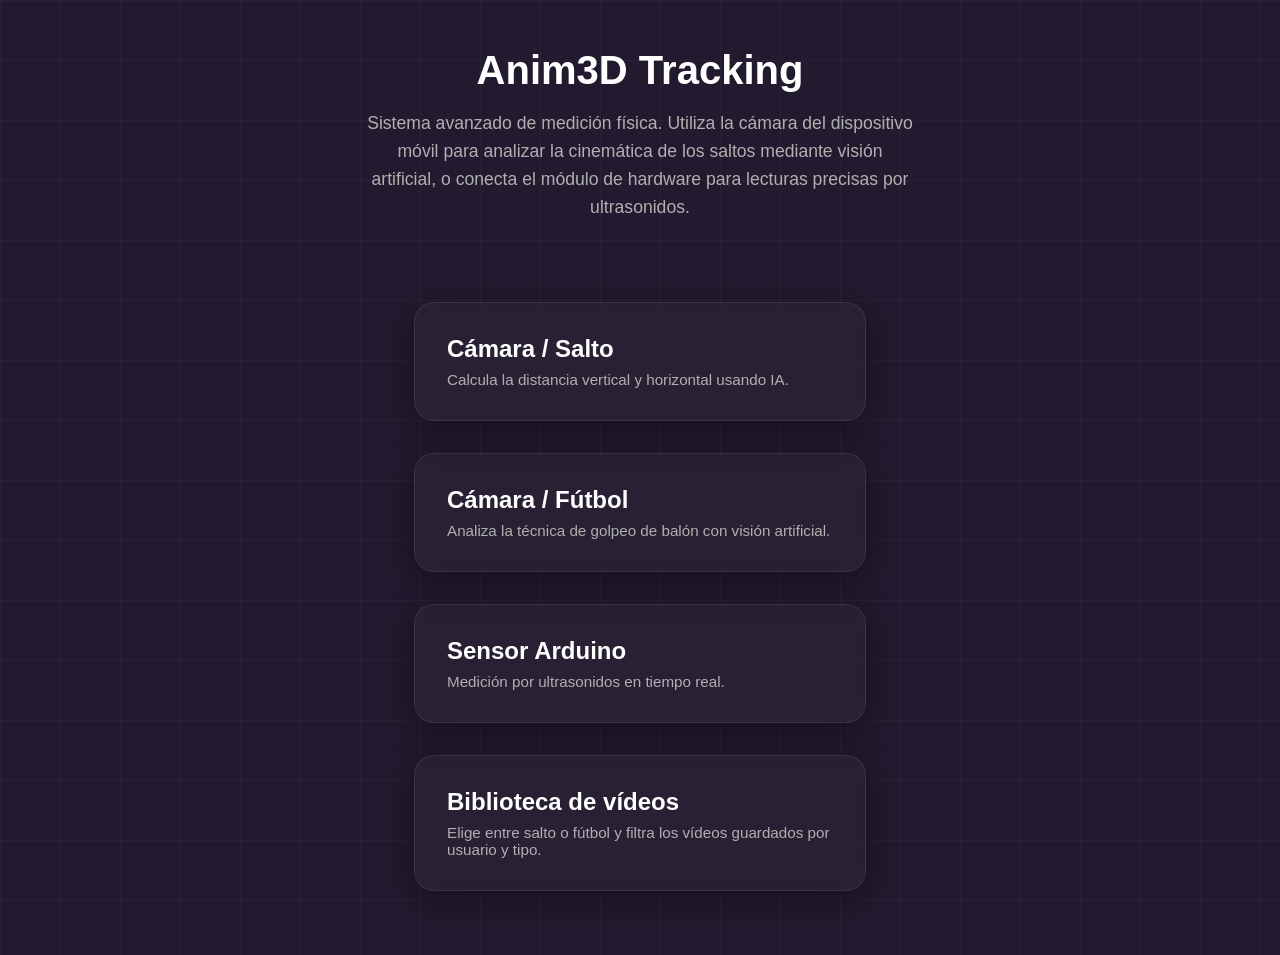
==== commit d798f89e: "Merge pull request #18 from Dieguuo/modulo-futbol Feat fútbol: analítica avanzada de golpeo end-to-e" ====
--- a/integration/web/index.html
+++ b/integration/web/index.html
@@ -20,10 +20,24 @@
             </div>
         </a>
 
+        <a href="futbol.html" class="module-card hidden" id="card-futbol">
+            <div class="card-content">
+                <h2>Cámara / Fútbol</h2>
+                <p>Analiza la técnica de golpeo de balón con visión artificial.</p>
+            </div>
+        </a>
+
+        <a href="arduino.html" class="module-card hidden" id="card-arduino">
+            <div class="card-content">
+                <h2>Sensor Arduino</h2>
+                <p>Medición por ultrasonidos en tiempo real.</p>
+            </div>
+        </a>
+
         <a href="videos.html" class="module-card hidden" id="card-videos">
             <div class="card-content">
                 <h2>Biblioteca de vídeos</h2>
-                <p>Reproduce y filtra vídeos guardados por usuario, con separación individual y comparativa.</p>
+                <p>Elige entre salto o fútbol y filtra los vídeos guardados por usuario y tipo.</p>
             </div>
         </a>
     </main>
--- a/integration/web/css/style.css
+++ b/integration/web/css/style.css
@@ -1,1561 +1,11 @@
-/*
- * style.css — Estilos del módulo Anim3D Saltos.
- *
- * INTEGRACIÓN: este archivo contiene selectores globales (*, body, html)
- * pensados para funcionar como página independiente. Si se embebe sin iframe,
- * envolver todo el HTML del módulo en un <div class="anim3d-root"> y
- * re-alcanzar estos selectores, o bien cargarlo dentro de un Shadow DOM.
- * La opción recomendada es usar <iframe> (ver deploy/README_INTEGRACION.md §6).
- */
-
-/* Variables de color corporativos extraídos de la web Anim3D - Ajustado para ser más claro */
-:root {
-    --bg-dark: #221a2e; /* Fondo violeta oscuro más claro para mejor visibilidad */
-    --results-sheet-bg: #2a2139; /* Fondo del panel de resultados ligeramente distinto */
-    --purple-brand: #854cb5; /* Violeta corporativo de los botones */
-    --text-light: #ffffff;
-    --text-muted: #b0b0b0; /* Texto secundario ligeramente más claro */
-    --grid-color: rgba(255, 255, 255, 0.03); /* Líneas de la cuadrícula */
-}
-
-* {
-    margin: 0;
-    padding: 0;
-    box-sizing: border-box;
-    font-family: 'Segoe UI', Roboto, Helvetica, Arial, sans-serif;
-    -webkit-tap-highlight-color: transparent;
-}
-
-html, body {
-    max-width: 100vw;
-    overflow-x: hidden;
-}
-
-body {
-    /* Fondo oscuro con el patrón de cuadrícula de la web original */
-    background-color: var(--bg-dark);
-    background-image: 
-        linear-gradient(var(--grid-color) 1px, transparent 1px),
-        linear-gradient(90deg, var(--grid-color) 1px, transparent 1px);
-    background-size: 60px 60px;
-    
-    color: var(--text-light);
-    min-height: 100vh;
-    display: flex;
-    flex-direction: column;
-    align-items: center;
-    overflow-x: hidden;
-}
-
-/* Cabecera (Descripción del proyecto) */
-.hero {
-    text-align: center;
-    padding: 3rem 1.5rem;
-    max-width: 600px;
-    margin-bottom: 2rem;
-}
-
-.hero h1 {
-    font-size: 2.5rem;
-    margin-bottom: 1rem;
-    color: var(--text-light);
-}
-
-.hero p {
-    font-size: 1.1rem;
-    line-height: 1.6;
-    color: var(--text-muted);
-}
-
-/* Contenedor de las tarjetas */
-.modules-container {
-    display: flex;
-    flex-direction: column;
-    gap: 2rem;
-    width: 100%;
-    max-width: 500px;
-    padding: 0 1.5rem 4rem 1.5rem;
-}
-
-/* Diseño de los botones tipo tarjeta */
-.module-card {
-    display: block;
-    text-decoration: none;
-    background: rgba(255, 255, 255, 0.03); /* Más transparente para que se vea la cuadrícula */
-    backdrop-filter: blur(10px);
-    border: 1px solid rgba(255, 255, 255, 0.08);
-    border-radius: 20px;
-    padding: 2rem;
-    color: var(--text-light);
-    box-shadow: 0 8px 32px rgba(0, 0, 0, 0.4);
-    transition: transform 0.2s ease, box-shadow 0.2s ease, background 0.2s ease;
-}
-
-.module-card:active {
-    transform: scale(0.96);
-}
-
-.module-card:hover {
-    background: rgba(255, 255, 255, 0.06);
-}
-
-.card-content h2 {
-    font-size: 1.5rem;
-    margin-bottom: 0.5rem;
-}
-
-.card-content p {
-    color: var(--text-muted);
-    font-size: 0.95rem;
-}
-
-/* --- CLASES PARA LA ANIMACIÓN DE SCROLL --- */
-.hidden {
-    opacity: 0;
-    transform: translateY(40px);
-    transition: all 0.8s cubic-bezier(0.25, 0.46, 0.45, 0.94);
-}
-
-.show {
-    opacity: 1;
-    transform: translateY(0);
-}
-
-#card-arduino {
-    transition-delay: 0.15s;
-}
-
-/* --- VISTA DE CÁMARA REDISEÑADA (salto.html) --- */
-
-.salto-page {
-    background-color: var(--bg-dark);
-    background-image: 
-        linear-gradient(var(--grid-color) 1px, transparent 1px),
-        linear-gradient(90deg, var(--grid-color) 1px, transparent 1px);
-    background-size: 60px 60px;
-    min-height: 100vh;
-    display: flex;
-    flex-direction: column;
-    padding: 0;
-    margin: 0;
-    overflow: hidden;
-}
-
-/* Cabecera inquebrantable */
-.top-bar {
-    display: flex;
-    align-items: center;
-    justify-content: flex-start;
-    padding: 1.5rem 1rem;
-    gap: 0.8rem;
-    width: 100%;
-}
-
-.back-button {
-    display: flex;
-    align-items: center;
-    gap: 0.4rem;
-    color: var(--text-light);
-    text-decoration: none;
-    font-weight: bold;
-    font-size: 1.1rem;
-    flex-shrink: 0;
-}
-
-.header-title {
-    font-size: 1.3rem;
-    margin: 0;
-    color: var(--text-light);
-    overflow: hidden;
-    text-overflow: ellipsis;
-    white-space: nowrap;
-    min-width: 0;
-}
-
-.toast-aviso {
-    position: fixed;
-    top: 14px;
-    left: 50%;
-    transform: translateX(-50%) translateY(-10px);
-    z-index: 200;
-    min-width: 240px;
-    max-width: calc(100vw - 2rem);
-    padding: 0.75rem 0.95rem;
-    border-radius: 12px;
-    color: #fff;
-    font-size: 0.9rem;
-    font-weight: 700;
-    letter-spacing: 0.15px;
-    opacity: 0;
-    pointer-events: none;
-    transition: opacity 0.25s ease, transform 0.25s ease;
-    border: 1px solid rgba(255, 255, 255, 0.25);
-    backdrop-filter: blur(6px);
-}
-
-.toast-aviso.show {
-    opacity: 1;
-    transform: translateX(-50%) translateY(0);
-}
-
-.toast-aviso.info {
-    background: rgba(111, 56, 183, 0.92);
-}
-
-.toast-aviso.success {
-    background: rgba(41, 168, 120, 0.92);
-}
-
-.toast-aviso.warn {
-    background: rgba(196, 128, 40, 0.92);
-}
-
-.toast-aviso.error {
-    background: rgba(190, 67, 67, 0.92);
-}
-
-.pre-camera-controls {
-    width: 100%;
-    max-width: 500px;
-    padding: 0 1.5rem 0.65rem 1.5rem;
-    display: grid;
-    gap: 0.35rem;
-}
-
-.pre-camera-label {
-    color: var(--text-muted);
-    font-size: 0.82rem;
-    letter-spacing: 0.2px;
-}
-
-/* El rectángulo de la cámara */
-.camera-wrapper {
-    position: relative;
-    padding: 0 1.5rem;
-    width: 100%;
-    display: flex;
-    justify-content: center;
-    align-items: center;
-}
-
-#vista-camara {
-    width: 100%;
-    max-width: 500px;
-    height: 45vh;
-    background-color: #000;
-    border-radius: 24px;
-    object-fit: cover;
-    box-shadow: 0 10px 30px rgba(0, 0, 0, 0.5);
-    border: 1px solid rgba(255, 255, 255, 0.1);
-}
-
-.capture-strip {
-    width: 100%;
-    max-width: 500px;
-    padding: 0.7rem 1.5rem 0 1.5rem;
-    display: flex;
-    flex-direction: column;
-    gap: 0.8rem;
-}
-
-#canvas-esqueleto {
-    position: absolute;
-    top: 0;
-    left: 0;
-    width: 100%;
-    height: 100%;
-    pointer-events: none;
-    z-index: 5;
-}
-
-#indicador-ia {
-    position: absolute;
-    top: 15px;
-    left: 30px;
-    z-index: 10;
-    background: rgba(255, 165, 0, 0.8);
-    color: #fff;
-    padding: 6px 12px;
-    border-radius: 20px;
-    font-size: 14px;
-    font-weight: bold;
-    transition: all 0.3s ease;
-}
-
-.comparativa-progreso {
-    position: absolute;
-    top: 15px;
-    right: 30px;
-    z-index: 10;
-    background: rgba(111, 56, 183, 0.9);
-    color: #fff;
-    padding: 6px 12px;
-    border-radius: 20px;
-    font-size: 13px;
-    font-weight: 700;
-    border: 1px solid rgba(203, 156, 255, 0.5);
-}
-
-.ia-lista {
-    background: var(--purple-brand) !important;
-}
-
-/* Panel de controles */
-.camera-hud {
-    flex: 1;
-    padding: 0.8rem 1.5rem 1.5rem 1.5rem;
-    display: flex;
-    flex-direction: column;
-    gap: 1rem;
-    align-items: center;
-    width: 100%;
-    max-width: 500px;
-    margin: 0 auto;
-    overflow-y: auto;
-}
-
-.user-panel {
-    width: 100%;
-    background: rgba(255, 255, 255, 0.03);
-    border: 1px solid rgba(255, 255, 255, 0.1);
-    border-radius: 18px;
-    padding: 1rem;
-    display: flex;
-    flex-direction: column;
-    gap: 0.75rem;
-}
-
-.analitica-panel {
-    margin-top: 0.35rem;
-    width: 100%;
-    border: 1px solid rgba(203, 156, 255, 0.28);
-    background: rgba(111, 56, 183, 0.08);
-    border-radius: 14px;
-    padding: 0.75rem;
-    display: flex;
-    flex-direction: column;
-    gap: 0.7rem;
-}
-
-.analitica-header {
-    display: flex;
-    align-items: flex-start;
-    justify-content: space-between;
-    gap: 0.6rem;
-    flex-wrap: wrap;
-}
-
-.analitica-tools {
-    display: flex;
-    align-items: center;
-    gap: 0.5rem;
-    flex-wrap: wrap;
-    justify-content: flex-end;
-    margin-left: auto;
-}
-
-.analitica-select {
-    height: 34px;
-    border-radius: 10px;
-    padding: 0.35rem 0.45rem;
-    font-size: 0.78rem;
-    min-width: 150px;
-    max-width: 100%;
-}
-
-.analitica-titulo {
-    font-size: 0.95rem;
-    color: #d7b9f3;
-    flex: 1 1 150px;
-}
-
-.analitica-refresh {
-    height: 34px !important;
-    width: auto !important;
-    min-width: 110px;
-    border-radius: 10px;
-    font-size: 0.83rem !important;
-}
-
-.fatiga-alerta {
-    border-radius: 10px;
-    border: 1px solid rgba(248, 118, 135, 0.55);
-    background: rgba(187, 62, 77, 0.2);
-    color: #ffc3cc;
-    font-size: 0.84rem;
-    line-height: 1.35;
-    padding: 0.6rem 0.65rem;
-}
-
-.alertas-tendencia {
-    border-radius: 10px;
-    border: 1px solid rgba(255, 214, 102, 0.45);
-    background: rgba(196, 128, 40, 0.2);
-    color: #ffe4b5;
-    font-size: 0.82rem;
-    line-height: 1.35;
-    padding: 0.55rem 0.65rem;
-    text-align: left;
-}
-
-.analitica-metricas {
-    display: grid;
-    grid-template-columns: 1fr 1fr;
-    gap: 0.45rem;
-}
-
-.metrica-item {
-    display: flex;
-    flex-direction: column;
-    gap: 0.15rem;
-    border: 1px solid rgba(255, 255, 255, 0.12);
-    border-radius: 10px;
-    background: rgba(255, 255, 255, 0.04);
-    padding: 0.5rem 0.55rem;
-}
-
-.metrica-label {
-    font-size: 0.73rem;
-    color: var(--text-muted);
-    text-transform: uppercase;
-    letter-spacing: 0.35px;
-}
-
-.metrica-item strong {
-    font-size: 0.92rem;
-    color: #ffffff;
-}
-
-.analitica-avanzada-grid {
-    display: grid;
-    grid-template-columns: 1fr 1fr;
-    gap: 0.55rem;
-}
-
-.metrica-item-wide {
-    min-height: 88px;
-    border-radius: 12px;
-    border: 1px solid rgba(203, 156, 255, 0.26);
-    background:
-        linear-gradient(165deg, rgba(255, 255, 255, 0.05) 0%, rgba(111, 56, 183, 0.18) 100%);
-    box-shadow: inset 0 1px 0 rgba(255, 255, 255, 0.06);
-}
-
-.metrica-item-wide strong {
-    font-size: 0.82rem;
-    line-height: 1.35;
-    color: #f6eeff;
-    white-space: pre-line;
-}
-
-.analitica-avanzada-grid .metrica-item-wide:nth-child(1) {
-    border-color: rgba(89, 255, 199, 0.38);
-}
-
-.analitica-avanzada-grid .metrica-item-wide:nth-child(2) {
-    border-color: rgba(255, 214, 102, 0.4);
-}
-
-.analitica-avanzada-grid .metrica-item-wide:nth-child(3) {
-    border-color: rgba(248, 118, 135, 0.4);
-}
-
-.analitica-avanzada-grid .metrica-item-wide:nth-child(4) {
-    border-color: rgba(203, 156, 255, 0.4);
-}
-
-.analitica-avanzada-grid .metrica-item-wide:nth-child(5) {
-    border-color: rgba(157, 192, 255, 0.45);
-}
-
-.analitica-avanzada-grid .metrica-item-wide:nth-child(6) {
-    border-color: rgba(255, 179, 102, 0.4);
-}
-
-.analitica-grafica-title {
-    font-size: 0.8rem;
-    color: #d8c3ef;
-    margin: 0 0 0.35rem 0.1rem;
-    letter-spacing: 0.2px;
-}
-
-.analitica-grafica-wrap-advanced {
-    min-height: 230px;
-}
-
-.analitica-empty-text {
-    margin: 0.45rem 0.1rem 0.2rem 0.1rem;
-    font-size: 0.82rem;
-    color: #d4bfdc;
-    line-height: 1.35;
-}
-
-.analitica-grafica-wrap {
-    width: 100%;
-    border: 1px solid rgba(255, 255, 255, 0.12);
-    border-radius: 12px;
-    background: rgba(0, 0, 0, 0.18);
-    padding: 0.45rem;
-    height: 220px;
-    min-height: 220px;
-    max-height: 220px;
-    overflow: hidden;
-    display: grid;
-    grid-template-rows: auto 1fr auto;
-    align-items: stretch;
-}
-
-.analitica-grafica-wrap canvas {
-    display: block;
-    width: 100% !important;
-    height: 100% !important;
-    min-height: 0;
-    max-height: 100% !important;
-}
-
-#wrap-grafica-tendencia,
-#wrap-grafica-asimetria,
-#wrap-grafica-corr-peso-potencia,
-#wrap-grafica-corr-asim-estabilidad {
-    height: 220px !important;
-    min-height: 220px !important;
-    max-height: 220px !important;
-    overflow: hidden !important;
-}
-
-#wrap-grafica-tendencia canvas,
-#wrap-grafica-asimetria canvas,
-#wrap-grafica-corr-peso-potencia canvas,
-#wrap-grafica-corr-asim-estabilidad canvas {
-    width: 100% !important;
-    height: 100% !important;
-    max-height: 100% !important;
-}
-
-@media (max-width: 430px) {
-    .analitica-tools {
-        justify-content: flex-start;
-        width: 100%;
-        margin-left: 0;
-    }
-
-    .analitica-select {
-        flex: 1 1 100%;
-        min-width: 100%;
-    }
-
-    .analitica-refresh {
-        flex: 0 0 auto;
-    }
-
-    .analitica-avanzada-grid {
-        grid-template-columns: 1fr;
-    }
-}
-
-.panel-title {
-    font-size: 1rem;
-    color: var(--text-light);
-}
-
-.biblioteca-link {
-    display: flex;
-    align-items: center;
-    justify-content: center;
-    text-decoration: none;
-    font-size: 0.9rem !important;
-    height: 40px !important;
-    border-radius: 10px !important;
-}
-
-.form-inline-usuario {
-    display: grid;
-    grid-template-columns: 1fr;
-    gap: 0.5rem;
-}
-
-.tabla-usuarios-wrapper {
-    max-height: 220px;
-    overflow-y: auto;
-    border: 1px solid rgba(255, 255, 255, 0.12);
-    border-radius: 12px;
-    background: rgba(0, 0, 0, 0.15);
-}
-
-.tabla-usuarios {
-    width: 100%;
-    border-collapse: collapse;
-    table-layout: fixed;
-}
-
-.tabla-usuarios thead th {
-    position: sticky;
-    top: 0;
-    background: #2f2540;
-    z-index: 2;
-    font-size: 0.8rem;
-    letter-spacing: 0.3px;
-    color: #d8c6ea;
-    text-align: left;
-    padding: 0.55rem 0.6rem;
-    border-bottom: 1px solid rgba(255, 255, 255, 0.15);
-}
-
-.tabla-usuarios thead th:last-child,
-.tabla-usuarios td:last-child {
-    text-align: left;
-    width: auto;
-}
-
-.tabla-usuarios td {
-    padding: 0.55rem 0.6rem;
-    font-size: 0.88rem;
-    color: var(--text-light);
-    border-bottom: 1px solid rgba(255, 255, 255, 0.08);
-    white-space: nowrap;
-    overflow: hidden;
-    text-overflow: ellipsis;
-}
-
-.tabla-usuarios tr {
-    cursor: pointer;
-    transition: background 0.2s ease;
-}
-
-.tabla-usuarios tr:hover {
-    background: rgba(255, 255, 255, 0.06);
-}
-
-.tabla-usuarios tr.activo {
-    background: rgba(156, 92, 212, 0.35);
-}
-
-
-
-.crud-action-row {
-    width: 100%;
-    display: flex;
-    flex-direction: column;
-    gap: 0.6rem;
-}
-
-.crud-action-row > button:first-child {
-    width: 100%;
-}
-
-.crud-secondary-row {
-    display: flex;
-    gap: 0.6rem;
-    width: 100%;
-}
-
-.crud-secondary-row button {
-    flex: 1;
-    width: 100% !important;
-}
-
-/* 1. Estructura compartida (mismo tamano, borde y fuente) */
-.sensor-btn.secondary-btn,
-.sensor-btn.danger-btn {
-    height: 40px !important;
-    font-size: 0.9rem !important;
-    padding: 0 1rem !important;
-    box-shadow: none !important;
-    border-radius: 8px !important;
-    cursor: pointer !important;
-    transition: background 0.2s ease !important;
-}
-
-/* 2. Colores exclusivos del boton Editar (Gris translucido) */
-.sensor-btn.secondary-btn {
-    background: rgba(255, 255, 255, 0.08) !important;
-    border: 1px solid rgba(255, 255, 255, 0.2) !important;
-    color: var(--text-light) !important;
-}
-
-.sensor-btn.secondary-btn:hover {
-    background: rgba(255, 255, 255, 0.15) !important;
-}
-
-/* 3. Colores exclusivos del boton Eliminar (Rojo translucido) */
-.sensor-btn.danger-btn {
-    background: rgba(187, 62, 77, 0.2) !important;
-    border: 1px solid rgba(248, 118, 135, 0.55) !important;
-    color: #f87687 !important;
-}
-
-.sensor-btn.danger-btn:hover {
-    background: rgba(187, 62, 77, 0.35) !important;
-}
-
-.ghost-btn {
-    background: transparent;
-    border: 1px dashed rgba(255, 255, 255, 0.35);
-}
-
-.ghost-btn:hover {
-    background: rgba(255, 255, 255, 0.08);
-}
-
-.config-panel {
-    display: flex;
-    gap: 0.5rem;
-    width: 100%;
-}
-
-.record-choice {
-    width: 100%;
-    display: flex;
-    flex-direction: column;
-    gap: 0.35rem;
-    font-size: 0.9rem;
-    color: var(--text-muted);
-    border: 1px solid rgba(133, 76, 181, 0.35);
-    background: rgba(133, 76, 181, 0.08);
-    border-radius: 14px;
-    padding: 0.7rem 0.8rem;
-}
-
-.choice-label {
-    color: var(--text-light);
-    font-weight: 600;
-}
-
-.record-choice label {
-    display: flex;
-    gap: 0.5rem;
-    align-items: center;
-}
-
-/* Inputs modo oscuro - Ajustado para fondo más claro */
-.modern-input {
-    flex: 1;
-    min-width: 0;
-    padding: 0.8rem;
-    border-radius: 14px;
-    border: 1px solid rgba(255, 255, 255, 0.1);
-    background: rgba(255, 255, 255, 0.05); /* Fondo input más claro que el body */
-    color: var(--text-light);
-    font-weight: 600;
-    font-size: 0.95rem;
-    outline: none;
-    height: 54px;
-}
-
-.modern-input::placeholder {
-    color: rgba(255, 255, 255, 0.4);
-}
-
-/* Para que las opciones del select se vean bien */
-.modern-input option {
-    background: var(--bg-dark);
-    color: var(--text-light);
-}
-
-.controls {
-    display: flex;
-    flex-direction: column;
-    align-items: center;
-    width: 100%;
-    gap: 1rem;
-}
-
-/* Botón principal corporativo */
-.record-btn {
-    display: flex;
-    align-items: center;
-    justify-content: center;
-    width: 100%;
-    height: 60px;
-    border-radius: 30px;
-    border: none;
-    background: var(--purple-brand);
-    color: white;
-    font-size: 1.2rem;
-    font-weight: bold;
-    box-shadow: 0 4px 20px rgba(133, 76, 181, 0.4);
-    transition: all 0.3s ease;
-}
-
-.primary-capture-btn {
-    height: 64px;
-    border-radius: 16px;
-    border: 2px solid #cb9cff;
-    background: linear-gradient(180deg, #8b4ed1 0%, #6f38b7 100%);
-    font-size: 1.05rem;
-    letter-spacing: 0.2px;
-    box-shadow: 0 8px 22px rgba(133, 76, 181, 0.45);
-}
-
-.record-btn.recording {
-    background: #9b5cd4; /* Un tono más claro al activar */
-    animation: pulse 1.5s infinite;
-}
-
-@keyframes pulse {
-    0% { transform: scale(1); box-shadow: 0 0 0 0 rgba(133, 76, 181, 0.7); }
-    70% { transform: scale(1.02); box-shadow: 0 0 0 15px rgba(133, 76, 181, 0); }
-    100% { transform: scale(1); box-shadow: 0 0 0 0 rgba(133, 76, 181, 0); }
-}
-
-/* Botón de subida estético */
-.upload-container {
-    position: relative;
-    display: flex;
-    flex-direction: column;
-    align-items: center;
-    width: 100%;
-    gap: 0.5rem;
-}
-
-.upload-separator-only {
-    margin-top: 0.15rem;
-    margin-bottom: 0.3rem;
-}
-
-.divider {
-    color: rgba(255, 255, 255, 0.3);
-    font-size: 0.8rem;
-    letter-spacing: 2px;
-}
-
-.upload-btn-visual {
-    width: 100%;
-    text-align: center;
-    background: rgba(255, 255, 255, 0.05);
-    border: 1px solid rgba(255, 255, 255, 0.15);
-    border-radius: 30px;
-    padding: 1rem;
-    color: var(--text-light);
-    font-weight: bold;
-    height: 54px;
-    display: flex;
-    align-items: center;
-    justify-content: center;
-}
-
-.input-transparente {
-    position: absolute;
-    bottom: 0;
-    left: 0;
-    width: 100%;
-    height: 54px;
-    opacity: 0;
-    z-index: 10;
-}
-
-/* --- PANEL DE RESULTADOS MODO OSCURO - Fondo ajustado --- */
-.results-sheet {
-    position: fixed;
-    bottom: 0;
-    left: 0;
-    width: 100%;
-    height: 80vh;
-    background: var(--results-sheet-bg); /* Fondo violeta oscuro ajustado */
-    border-top: 1px solid rgba(255, 255, 255, 0.1);
-    border-radius: 40px 40px 0 0;
-    padding: 2.5rem 2rem;
-    z-index: 100;
-    display: flex;
-    flex-direction: column;
-    align-items: center;
-    transform: translateY(100%);
-    transition: transform 0.5s cubic-bezier(0.2, 0.8, 0.2, 1);
-    box-shadow: 0 -15px 40px rgba(0,0,0,0.8);
-    overflow-y: auto;
-}
-
-.results-sheet.show {
-    transform: translateY(0);
-}
-
-.results-content {
-    width: 100%;
-    max-width: 400px;
-    text-align: center;
-    display: flex;
-    flex-direction: column;
-    align-items: stretch;
-    min-height: 100%;
-    padding-bottom: 1.1rem;
-}
-
-#distancia-resultado {
-    font-size: 4.5rem;
-    margin: 0;
-    color: var(--text-light);
-    font-weight: 900;
-}
-
-.results-subtitle {
-    color: var(--purple-brand);
-    font-size: 1.1rem;
-    margin-bottom: 2rem;
-    font-weight: bold;
-}
-
-.comparativa-resumen {
-    width: 100%;
-    text-align: left;
-    background: rgba(255, 255, 255, 0.04);
-    border: 1px solid rgba(255, 255, 255, 0.1);
-    border-radius: 16px;
-    padding: 1rem;
-    margin-bottom: 1.3rem;
-}
-
-.comparativa-resumen p {
-    color: var(--text-light);
-    line-height: 1.45;
-    margin-bottom: 0.5rem;
-}
-
-.comparativa-resumen ul {
-    margin: 0.4rem 0 0.9rem 1.1rem;
-    color: var(--text-light);
-}
-
-.comparativa-resumen li {
-    margin-bottom: 0.3rem;
-}
-
-.comparativa-alias,
-.comparativa-tipo {
-    color: #c897ff;
-    font-weight: 800;
-}
-
-.comparativa-media {
-    color: #59ffc7;
-    font-weight: 900;
-}
-
-/* Cuadrícula de datos técnicos modo oscuro */
-.technical-data-grid {
-    display: grid;
-    grid-template-columns: 1fr 1fr;
-    gap: 1rem;
-    width: 100%;
-    margin-bottom: 0.9rem;
-}
-
-.data-box {
-    background: rgba(255, 255, 255, 0.04);
-    border: 1px solid rgba(255, 255, 255, 0.08);
-    padding: 1rem;
-    border-radius: 16px;
-    display: flex;
-    flex-direction: column;
-    gap: 0.3rem;
-}
-
-.data-label {
-    color: var(--text-muted);
-    font-size: 0.85rem;
-    text-transform: uppercase;
-    letter-spacing: 1px;
-}
-
-.data-value {
-    color: var(--text-light);
-    font-size: 1.2rem;
-    font-weight: bold;
-}
-
-.clasificacion-salto {
-    width: 100%;
-    border: 1px solid rgba(89, 255, 199, 0.35);
-    background: rgba(89, 255, 199, 0.12);
-    color: #b9ffe8;
-    border-radius: 12px;
-    padding: 0.6rem 0.75rem;
-    margin-top: 0.75rem;
-    margin-bottom: 0.75rem;
-    text-align: left;
-    font-weight: 700;
-    font-size: 0.92rem;
-}
-
-.insights-panel {
-    width: 100%;
-    text-align: left;
-    border: 1px solid rgba(255, 255, 255, 0.12);
-    border-radius: 12px;
-    background: rgba(255, 255, 255, 0.03);
-    padding: 0.75rem;
-    margin-bottom: 0.75rem;
-}
-
-.insights-title {
-    font-size: 0.9rem;
-    color: #d7b9f3;
-    margin-bottom: 0.4rem;
-}
-
-.insights-list {
-    margin: 0;
-    padding-left: 1.1rem;
-    display: grid;
-    gap: 0.35rem;
-}
-
-.insights-list li {
-    color: #f1ecf8;
-    font-size: 0.86rem;
-    line-height: 1.35;
-}
-
-.primary-btn-large {
-    width: 100%;
-    padding: 1.2rem;
-    border-radius: 30px;
-    border: none;
-    background: var(--purple-brand);
-    color: white;
-    font-size: 1.2rem;
-    font-weight: bold;
-    margin-top: 1rem;
-    margin-bottom: 0.6rem;
-    box-shadow: 0 8px 20px rgba(133, 76, 181, 0.3);
-    cursor: pointer;
-}
-
-/* ═══════════════════════════════════════════════
-   VISTA DEL SENSOR (arduino.html)
-   ═══════════════════════════════════════════════ */
-
-.sensor-page {
-    background-color: var(--bg-dark);
-    background-image: 
-        linear-gradient(var(--grid-color) 1px, transparent 1px),
-        linear-gradient(90deg, var(--grid-color) 1px, transparent 1px);
-    background-size: 60px 60px;
-    min-height: 100vh;
-    display: flex;
-    flex-direction: column;
-    padding: 0;
-    margin: 0;
-}
-
-.sensor-wrapper {
-    flex: 1;
-    display: flex;
-    justify-content: center;
-    align-items: center;
-    padding: 0 1.5rem;
-}
-
-.sensor-display {
-    width: 100%;
-    max-width: 400px;
-    background: rgba(255, 255, 255, 0.03);
-    backdrop-filter: blur(14px);
-    border: 1px solid rgba(255, 255, 255, 0.1);
-    border-radius: 32px;
-    padding: 2.5rem 2rem;
-    text-align: center;
-    box-shadow: 0 12px 40px rgba(0, 0, 0, 0.5);
-}
-
-.estado-badge {
-    display: inline-flex;
-    align-items: center;
-    gap: 0.5rem;
-    padding: 0.4rem 1rem;
-    border-radius: 20px;
-    font-size: 0.85rem;
-    font-weight: 600;
-    margin-bottom: 1.5rem;
-}
-
-/* Colores de estado adaptados al modo oscuro */
-.estado-badge.conectado {
-    background: rgba(133, 76, 181, 0.2);
-    color: #b580e2;
-}
-
-.estado-badge.desconectado {
-    background: rgba(255, 255, 255, 0.1);
-    color: var(--text-muted);
-}
-
-.estado-dot {
-    width: 8px;
-    height: 8px;
-    border-radius: 50%;
-}
-
-.conectado .estado-dot { background: #b580e2; }
-.desconectado .estado-dot { background: var(--text-muted); }
-
-.display-label {
-    color: var(--text-muted);
-    font-size: 0.95rem;
-    margin-bottom: 0.5rem;
-    text-transform: uppercase;
-    letter-spacing: 1px;
-}
-
-.display-value {
-    font-size: 4rem;
-    font-weight: 900;
-    margin: 0.5rem 0 1rem;
-    color: var(--text-light);
-}
-
-.display-timestamp {
-    color: rgba(255, 255, 255, 0.4);
-    font-size: 0.85rem;
-}
-
-/* Controles del sensor corporativos */
-.sensor-hud {
-    padding: 1.5rem;
-    display: flex;
-    flex-direction: column;
-    align-items: center;
-    gap: 0.8rem;
-    width: 100%;
-    max-width: 500px;
-    margin: 0 auto;
-    padding-bottom: 3rem;
-}
-
-.sensor-btn {
-    width: 100%;
-    height: 60px;
-    border-radius: 30px;
-    border: none;
-    background: var(--purple-brand);
-    color: white;
-    font-size: 1.2rem;
-    font-weight: bold;
-    box-shadow: 0 4px 15px rgba(133, 76, 181, 0.4);
-    transition: all 0.3s ease;
-    cursor: pointer;
-}
-
-.sensor-btn.activo {
-    background: transparent;
-    border: 2px solid var(--purple-brand);
-    color: var(--purple-brand);
-    box-shadow: none;
-}
-
-.sensor-nota {
-    color: rgba(255, 255, 255, 0.4);
-    font-size: 0.8rem;
-    text-align: center;
-}
-
-/* ═══════════════════════════════════════════════
-   PANELES DE ANÁLISIS AVANZADO (Fases 6-8)
-   ═══════════════════════════════════════════════ */
-
-.results-content {
-    overflow-y: auto;
-}
-
-.analisis-panel {
-    width: 100%;
-    background: rgba(255, 255, 255, 0.03);
-    border: 1px solid rgba(255, 255, 255, 0.1);
-    border-radius: 16px;
-    padding: 1rem;
-    margin-top: 1rem;
-}
-
-.analisis-panel-titulo {
-    font-size: 0.95rem;
-    color: #cb9cff;
-    font-weight: 700;
-    text-transform: uppercase;
-    letter-spacing: 0.5px;
-    margin-bottom: 0.75rem;
-}
-
-.alerta-biomecanica {
-    margin-top: 0.6rem;
-    border-radius: 10px;
-    border: 1px solid rgba(248, 118, 135, 0.55);
-    background: rgba(187, 62, 77, 0.2);
-    color: #ffc3cc;
-    font-size: 0.82rem;
-    line-height: 1.35;
-    padding: 0.5rem 0.6rem;
-}
-
-/* Timeline del salto */
-.timeline-barra {
-    display: flex;
-    width: 100%;
-    height: 32px;
-    border-radius: 8px;
-    overflow: hidden;
-    position: relative;
-    border: 1px solid rgba(255, 255, 255, 0.12);
-}
-
-.timeline-segmento {
-    display: flex;
-    align-items: center;
-    justify-content: center;
-    color: #000;
-    font-size: 0.65rem;
-    font-weight: 700;
-    cursor: pointer;
-    transition: filter 0.2s;
-    text-transform: uppercase;
-    letter-spacing: 0.3px;
-    min-width: 24px;
-}
-
-.timeline-segmento:hover {
-    filter: brightness(1.25);
-}
-
-.timeline-marcador {
-    position: absolute;
-    top: -2px;
-    font-size: 1rem;
-    transform: translateX(-50%);
-    pointer-events: none;
-    text-shadow: 0 1px 3px rgba(0,0,0,0.7);
-}
-
-.timeline-detalle {
-    color: var(--text-muted);
-    font-size: 0.8rem;
-    margin-top: 0.4rem;
-    text-align: center;
-    min-height: 1.1em;
-}
-
-/* Gráficas de curvas articulares */
-.grafica-wrap {
-    width: 100%;
-    height: 200px;
-    border: 1px solid rgba(255, 255, 255, 0.1);
-    border-radius: 12px;
-    background: rgba(0, 0, 0, 0.18);
-    padding: 0.4rem;
-    margin-top: 0.6rem;
-}
-
-.grafica-wrap canvas {
-    width: 100% !important;
-}
-
-.landmarks-controls {
-    display: grid;
-    gap: 0.55rem;
-}
-
-.landmarks-frame-head {
-    display: flex;
-    justify-content: space-between;
-    align-items: center;
-    color: #d8c6ea;
-    font-size: 0.82rem;
-}
-
-#landmarks-slider {
-    width: 100%;
-}
-
-.landmarks-switch {
-    display: grid;
-    grid-template-columns: 1fr 1fr;
-    gap: 0.5rem;
-}
-
-.landmarks-switch-btn {
-    height: 36px !important;
-    font-size: 0.82rem !important;
-    border-radius: 10px !important;
-}
-
-.landmarks-switch-btn.active {
-    border-color: rgba(89, 255, 199, 0.6) !important;
-    background: rgba(89, 255, 199, 0.16) !important;
-    color: #b9ffe8 !important;
-}
-
-.landmarks-canvas,
-.landmarks-view-3d {
-    width: 100%;
-    height: 260px;
-    margin-top: 0.65rem;
-    border: 1px solid rgba(255, 255, 255, 0.16);
-    border-radius: 12px;
-    background: radial-gradient(circle at 30% 20%, rgba(111, 56, 183, 0.35), rgba(20, 16, 28, 0.92));
-}
-
-.landmarks-view-3d {
-    overflow: hidden;
-    position: relative;
-}
-
-/* Paso 4 — Controles de animación */
-.landmarks-anim-controls {
-    display: flex;
-    align-items: center;
-    gap: 0.5rem;
-}
-
-.landmarks-anim-btn {
-    width: 44px !important;
-    height: 34px !important;
-    font-size: 0.85rem !important;
-    padding: 0 !important;
-    border-radius: 8px !important;
-    flex-shrink: 0;
-}
-
-.landmarks-fase-label {
-    font-size: 0.78rem;
-    color: #b9ffe8;
-    margin-left: auto;
-    white-space: nowrap;
-    overflow: hidden;
-    text-overflow: ellipsis;
-}
-
-/* Paso 5 — Overlay toggles */
-.landmarks-overlay-controls {
-    display: flex;
-    flex-wrap: wrap;
-    gap: 0.6rem;
-}
-
-.landmarks-overlay-toggle {
-    display: flex;
-    align-items: center;
-    gap: 0.3rem;
-    font-size: 0.78rem;
-    color: #d8c6ea;
-    cursor: pointer;
-    user-select: none;
-}
-
-.landmarks-overlay-toggle input[type="checkbox"] {
-    accent-color: #59ffc7;
-    width: 15px;
-    height: 15px;
-    cursor: pointer;
-}
-
-/* Paso 5 — Panel de métricas sincronizadas */
-.landmarks-metricas-panel {
-    display: grid;
-    grid-template-columns: repeat(3, 1fr);
-    gap: 0.5rem;
-    margin-top: 0.6rem;
-    padding: 0.55rem 0.7rem;
-    border-radius: 10px;
-    background: rgba(0, 0, 0, 0.25);
-    border: 1px solid rgba(255, 255, 255, 0.1);
-}
-
-.landmarks-metrica {
-    display: flex;
-    flex-direction: column;
-    align-items: center;
-    gap: 0.15rem;
-}
-
-.lm-label {
-    font-size: 0.7rem;
-    color: #a89aba;
-    text-transform: uppercase;
-    letter-spacing: 0.04em;
-}
-
-.lm-valor {
-    font-size: 0.92rem;
-    font-weight: 600;
-    color: #eee;
-}
-
-/* Paso 6 — Comparativa de saltos */
-.landmarks-comparar-wrap {
-    display: flex;
-    align-items: center;
-    gap: 0.5rem;
-}
-
-.landmarks-comparar-wrap label {
-    color: #d8c6ea;
-    font-size: 0.82rem;
-    white-space: nowrap;
-}
-
-.landmarks-comparar-wrap select {
-    flex: 1;
-    min-width: 120px;
-    padding: 0.3rem 0.45rem;
-    border-radius: 8px;
-    border: 1px solid rgba(255, 255, 255, 0.18);
-    background: rgba(0, 0, 0, 0.3);
-    color: #eee;
-    font-size: 0.82rem;
-}
-
-/* Esqueleto fantasma de comparación (opacidad reducida) */
-.landmarks-canvas-ghost {
-    opacity: 0.45;
-}
-
-/* Selector de comparación de saltos (Fase 8.2) */
-#comparar-salto-wrap {
-    display: none;
-    align-items: center;
-    gap: 0.5rem;
-    margin-top: 0.8rem;
-    flex-wrap: wrap;
-}
-
-#comparar-salto-wrap label {
-    color: var(--text-muted);
-    font-size: 0.85rem;
-    white-space: nowrap;
-}
-
-#select-salto-comparar {
-    flex: 1;
-    min-width: 180px;
-    padding: 0.35rem 0.5rem;
-    border-radius: 8px;
-    border: 1px solid rgba(255, 255, 255, 0.18);
-    background: rgba(0, 0, 0, 0.3);
-    color: var(--text-light);
-    font-size: 0.82rem;
-}
-
-#btn-quitar-comparacion {
-    display: none;
-    background: transparent;
-    border: 1px solid rgba(255, 255, 255, 0.2);
-    color: #ff6666;
-    border-radius: 6px;
-    padding: 0.25rem 0.55rem;
-    cursor: pointer;
-    font-size: 0.9rem;
-}
-#btn-quitar-comparacion:hover {
-    background: rgba(255, 102, 102, 0.15);
-}
-
-/* ═══════════════════════════════════════════════
-   BIBLIOTECA DE VIDEOS (videos.html)
-   ═══════════════════════════════════════════════ */
-
-.videos-page {
-    background-color: var(--bg-dark);
-    background-image:
-        linear-gradient(var(--grid-color) 1px, transparent 1px),
-        linear-gradient(90deg, var(--grid-color) 1px, transparent 1px);
-    background-size: 60px 60px;
-    min-height: 100vh;
-    display: flex;
-    flex-direction: column;
-    margin: 0;
-}
-
-.videos-layout {
-    width: 100%;
-    max-width: 1150px;
-    margin: 0 auto;
-    padding: 0 1rem 2rem 1rem;
-    display: flex;
-    flex-direction: column;
-    gap: 1rem;
-}
-
-.videos-filtros {
-    display: grid;
-    gap: 0.45rem;
-    padding: 0.9rem;
-    border: 1px solid rgba(255, 255, 255, 0.12);
-    border-radius: 14px;
-    background: rgba(255, 255, 255, 0.03);
-}
-
-.videos-seccion {
-    width: 100%;
-    padding: 0.9rem;
-    border: 1px solid rgba(255, 255, 255, 0.12);
-    border-radius: 14px;
-    background: rgba(255, 255, 255, 0.03);
-    display: flex;
-    flex-direction: column;
-    gap: 0.75rem;
-}
-
-.videos-grid {
-    display: grid;
-    grid-template-columns: repeat(auto-fit, minmax(250px, 1fr));
-    gap: 0.75rem;
-}
-
-.video-card {
-    border: 1px solid rgba(203, 156, 255, 0.22);
-    border-radius: 12px;
-    background: rgba(111, 56, 183, 0.08);
-    padding: 0.7rem;
-    display: flex;
-    flex-direction: column;
-    gap: 0.55rem;
-}
-
-.video-card-header {
-    display: flex;
-    flex-direction: column;
-    gap: 0.2rem;
-}
-
-.video-card-title {
-    font-size: 0.9rem;
-    color: #ffffff;
-    font-weight: 700;
-}
-
-.video-player {
-    width: 100%;
-    border-radius: 10px;
-    background: #000;
-}
-
-.video-controls-row {
-    display: grid;
-    grid-template-columns: repeat(3, 1fr);
-    gap: 0.4rem;
-}
-
-.video-mini-btn {
-    height: 34px !important;
-    width: 100% !important;
-    border-radius: 8px;
-    font-size: 0.78rem !important;
-}
-
-.comparativa-card {
-    border: 1px solid rgba(89, 255, 199, 0.2);
-    border-radius: 12px;
-    background: rgba(89, 255, 199, 0.06);
-    padding: 0.75rem;
-    display: flex;
-    flex-direction: column;
-    gap: 0.6rem;
-}
-
-.comparativa-card-title {
-    font-size: 0.98rem;
-    color: #d9fff2;
-}
-
-.comparativa-videos-grid {
-    display: grid;
-    grid-template-columns: repeat(auto-fit, minmax(240px, 1fr));
-    gap: 0.65rem;
-}+/* style.css
+   Loader único. Los estilos reales están repartidos en archivos modulares.
+*/
+@import url("global.css");
+@import url("botones.css");
+@import url("componentes.css");
+@import url("salto.css");
+@import url("sensor.css");
+@import url("analitica.css");
+@import url("videos.css");
+@import url("videos_galeria.css");
